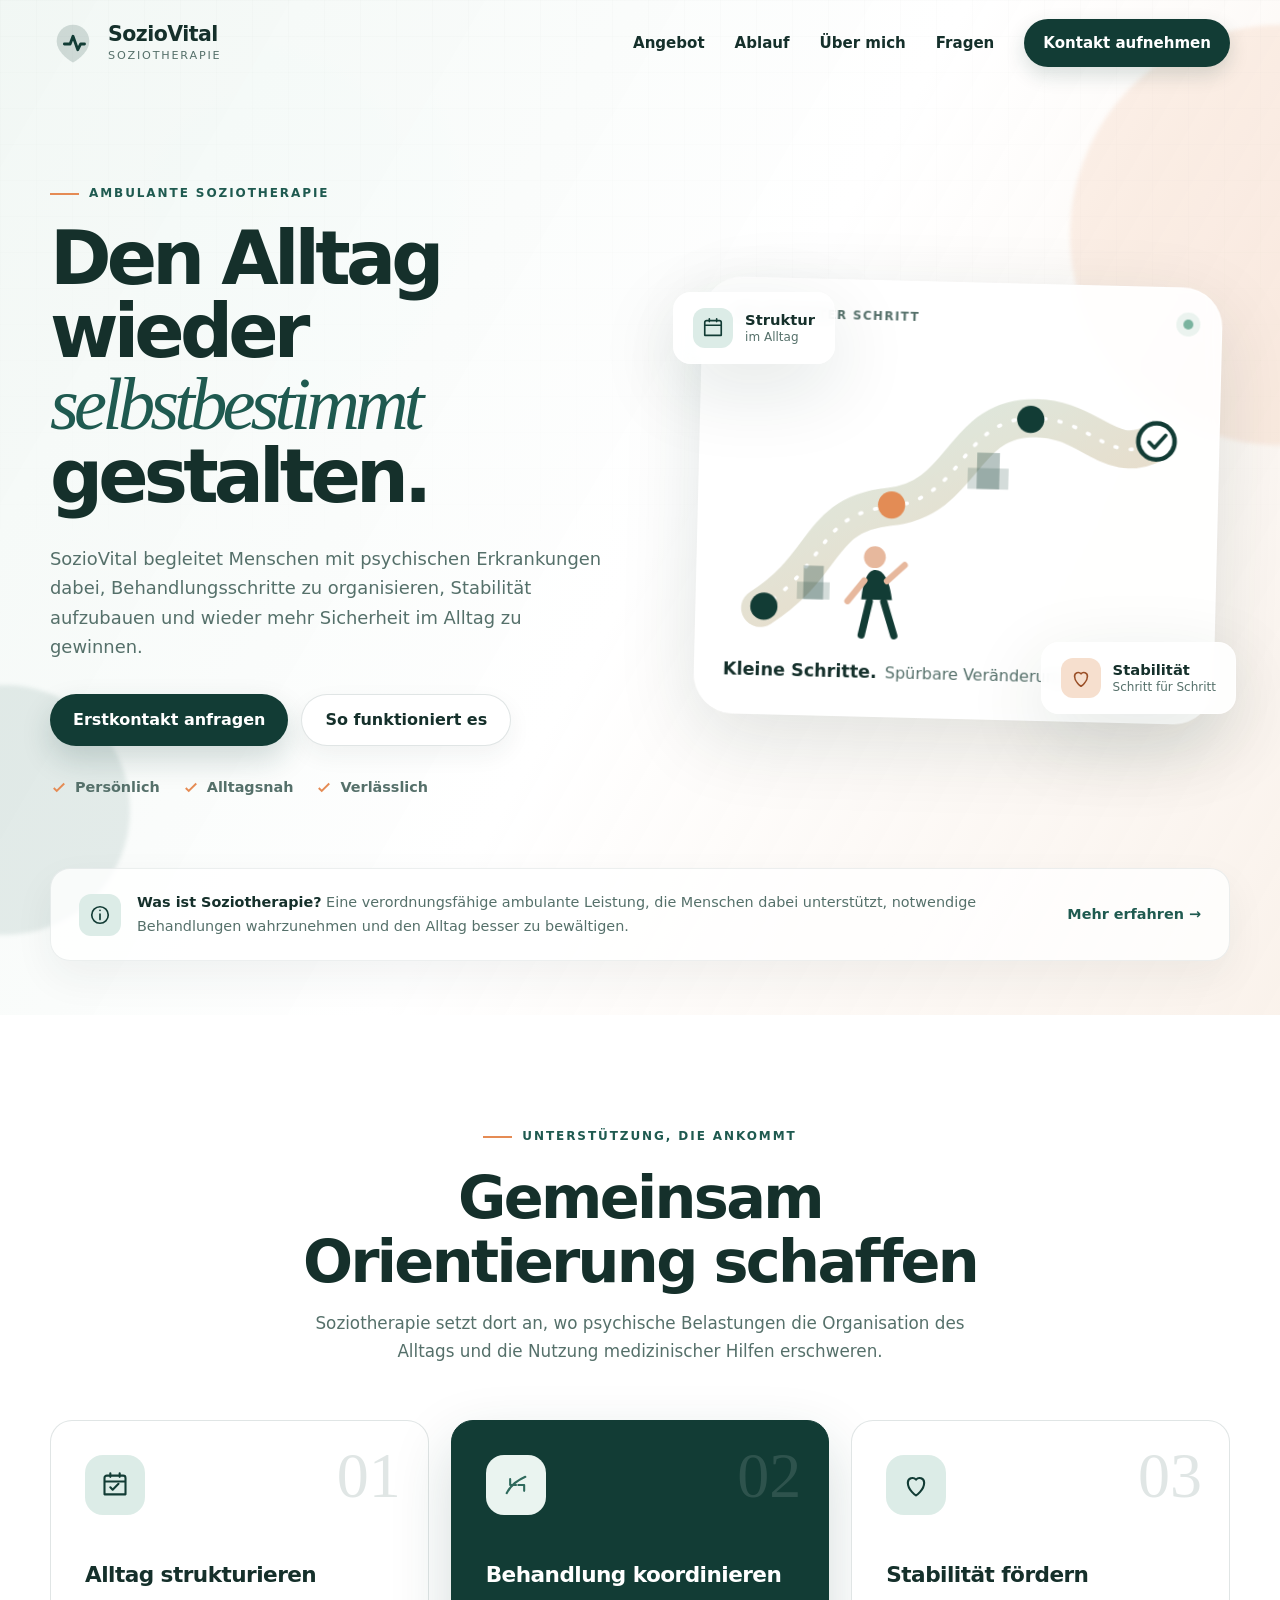
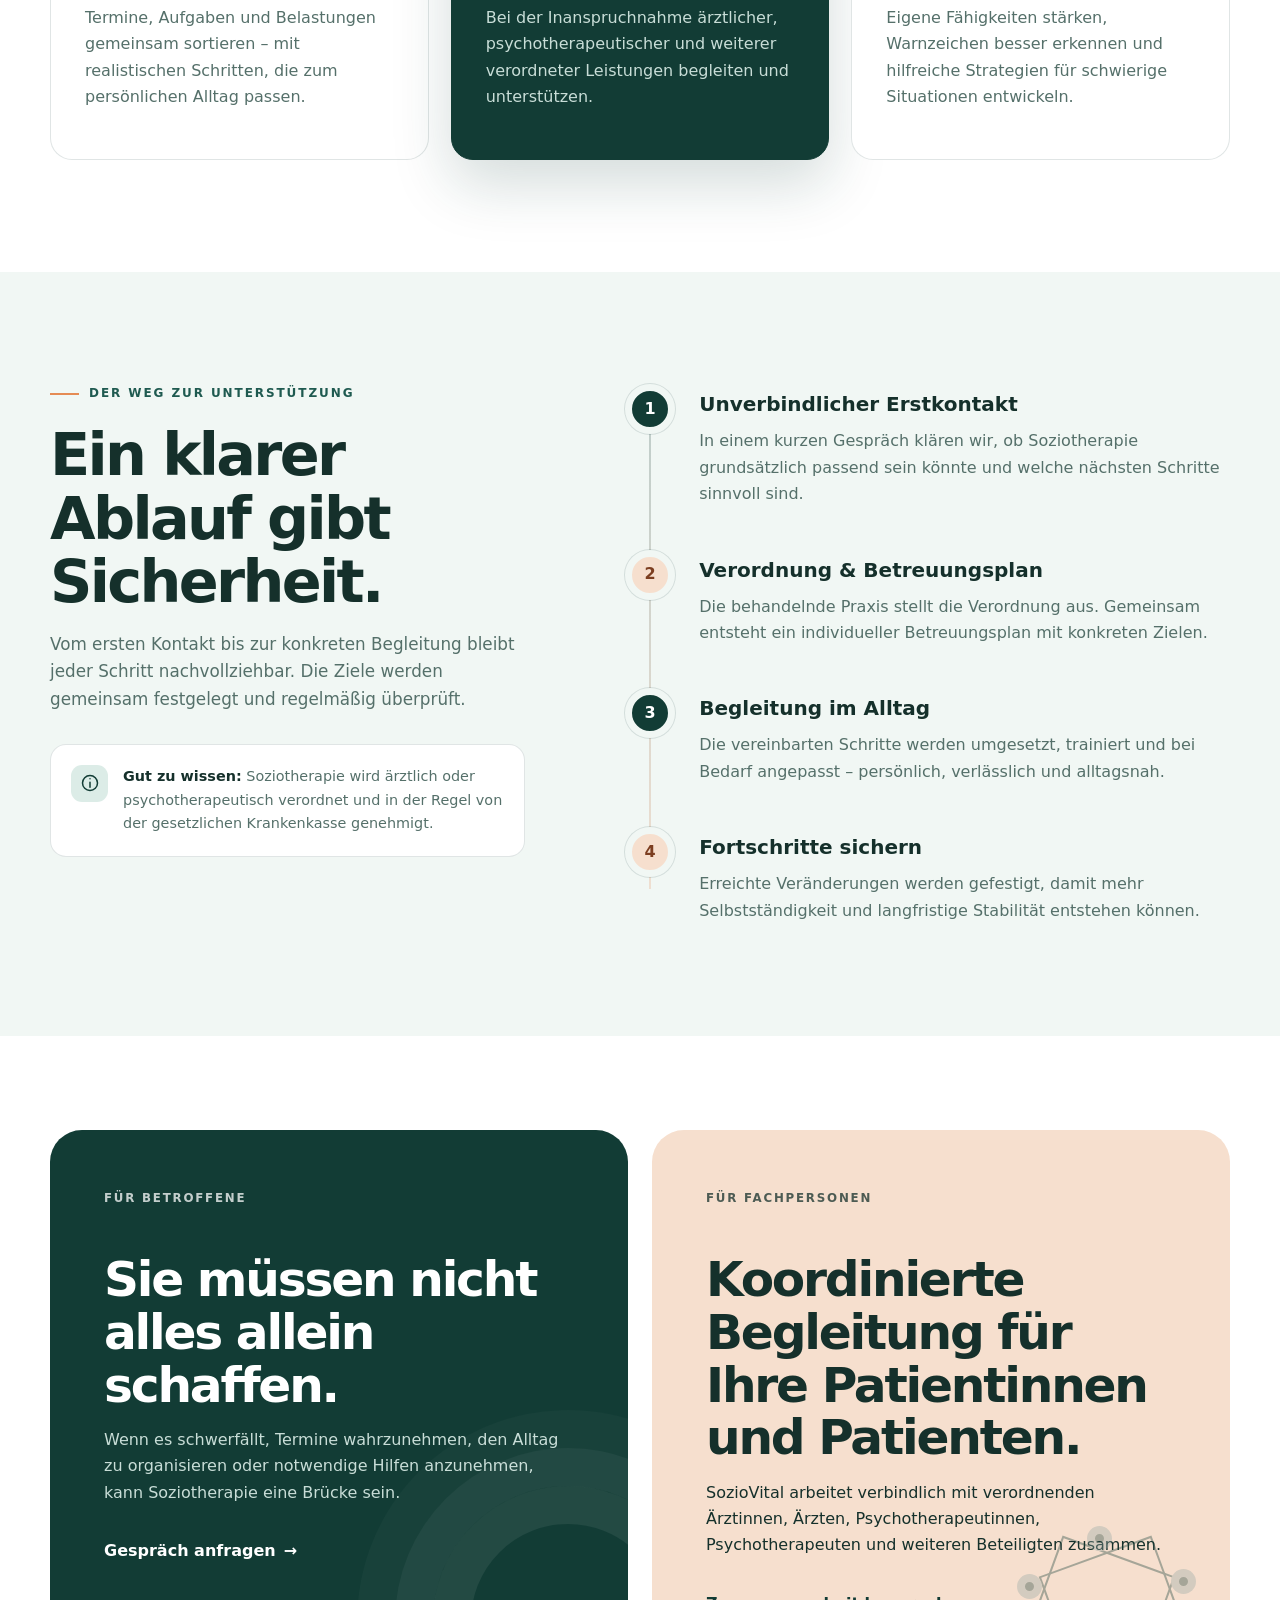
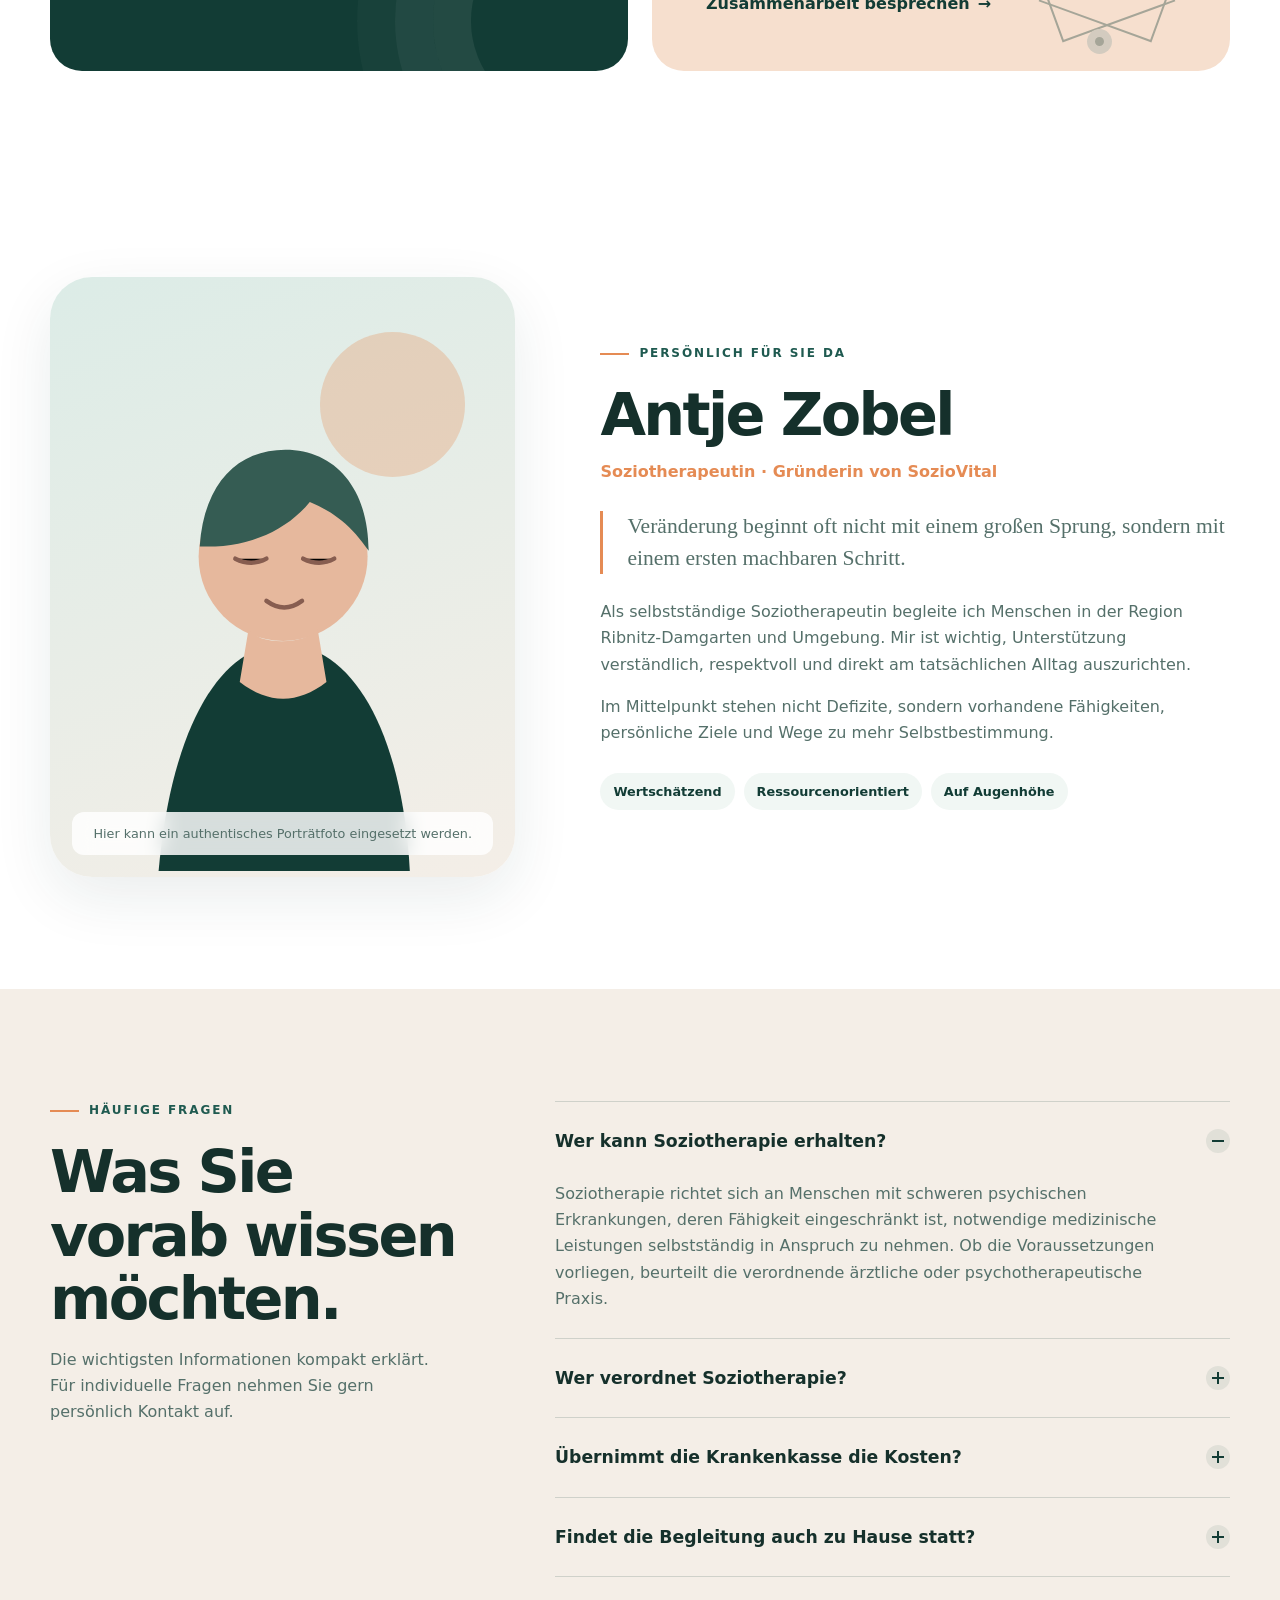
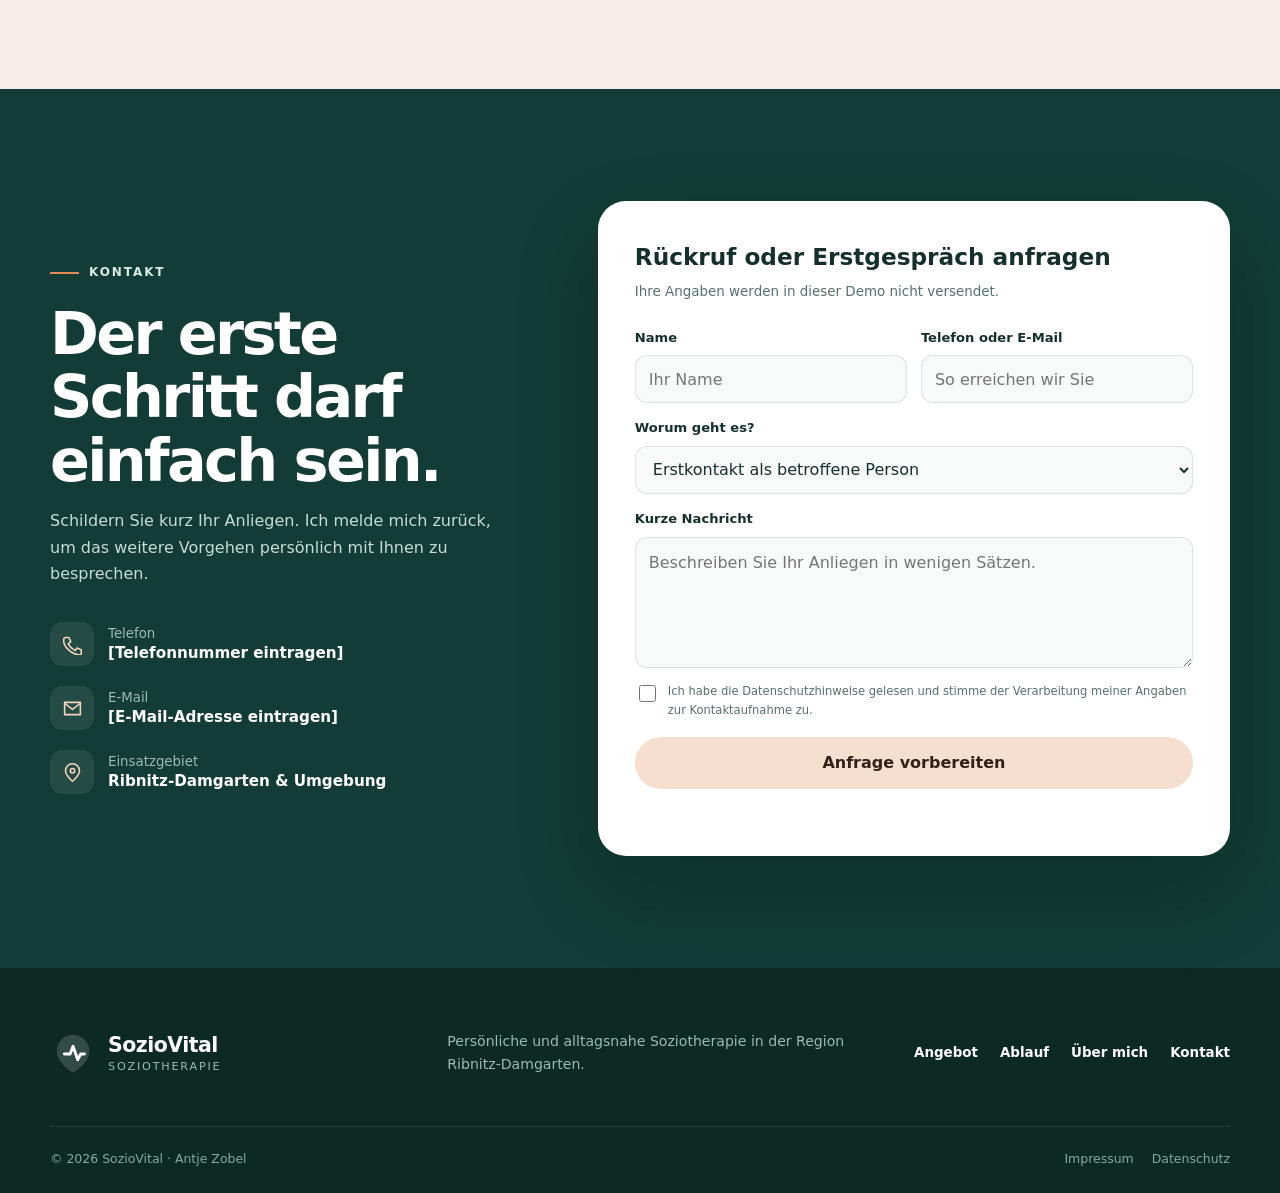
==== index.html @ 26640a77 "Add files via upload" ====
<!doctype html>
<html lang="de">
<head>
  <meta charset="utf-8">
  <meta name="viewport" content="width=device-width, initial-scale=1">
  <meta name="description" content="SozioVital – ambulante Soziotherapie in der Region Ribnitz-Damgarten. Struktur, Begleitung und neue Perspektiven für den Alltag.">
  <meta name="robots" content="index,follow,max-image-preview:large">
  <meta name="theme-color" content="#123c35">
  <link rel="canonical" href="https://www.soziovital.de/">
  <meta property="og:locale" content="de_DE">
  <meta property="og:type" content="website">
  <meta property="og:title" content="SozioVital | Soziotherapie in Ribnitz-Damgarten">
  <meta property="og:description" content="Persönliche und alltagsnahe Soziotherapie in Ribnitz-Damgarten und Umgebung.">
  <meta property="og:url" content="https://www.soziovital.de/">
  <meta property="og:site_name" content="SozioVital">
  <title>SozioVital | Soziotherapie in Ribnitz-Damgarten</title>
  <script>document.documentElement.classList.add('js')</script>
  <link rel="stylesheet" href="styles.css">
  <script defer src="script.js"></script>
</head>
<body>
  <a class="skip-link" href="#main">Zum Inhalt springen</a>

  <header class="site-header" data-header>
    <div class="container header-inner">
      <a class="brand" href="#start" aria-label="SozioVital Startseite">
        <span class="brand-mark" aria-hidden="true">
          <svg viewBox="0 0 48 48" role="img">
            <path d="M24 5C14.6 5 7 12.6 7 22c0 12 13.6 20.5 16.3 22.1.4.2 1 .2 1.4 0C27.4 42.5 41 34 41 22 41 12.6 33.4 5 24 5Z" fill="currentColor" opacity=".16"/>
            <path d="M15 25h6l3-8 5 14 3-6h4" fill="none" stroke="currentColor" stroke-width="3" stroke-linecap="round" stroke-linejoin="round"/>
          </svg>
        </span>
        <span class="brand-copy">
          <strong>SozioVital</strong>
          <small>Soziotherapie</small>
        </span>
      </a>

      <button class="nav-toggle" type="button" aria-expanded="false" aria-controls="main-nav" data-nav-toggle>
        <span class="sr-only">Menü öffnen</span>
        <span></span><span></span><span></span>
      </button>

      <nav id="main-nav" class="main-nav" aria-label="Hauptnavigation" data-nav>
        <a href="#angebot">Angebot</a>
        <a href="#ablauf">Ablauf</a>
        <a href="#ueber-mich">Über mich</a>
        <a href="#fragen">Fragen</a>
        <a class="nav-cta" href="#kontakt">Kontakt aufnehmen</a>
      </nav>
    </div>
  </header>

  <main id="main">
    <section class="hero" id="start">
      <div class="hero-orb hero-orb-one" aria-hidden="true"></div>
      <div class="hero-orb hero-orb-two" aria-hidden="true"></div>
      <div class="container hero-grid">
        <div class="hero-copy reveal">
          <p class="eyebrow"><span></span> Ambulante Soziotherapie</p>
          <h1>Den Alltag wieder<br><em>selbstbestimmt</em> gestalten.</h1>
          <p class="hero-text">SozioVital begleitet Menschen mit psychischen Erkrankungen dabei, Behandlungsschritte zu organisieren, Stabilität aufzubauen und wieder mehr Sicherheit im Alltag zu gewinnen.</p>
          <div class="hero-actions">
            <a class="button button-primary" href="#kontakt">Erstkontakt anfragen</a>
            <a class="button button-secondary" href="#ablauf">So funktioniert es</a>
          </div>
          <ul class="trust-list" aria-label="Vorteile">
            <li>
              <svg viewBox="0 0 24 24" aria-hidden="true"><path d="m5 12 4 4 10-10"/></svg>
              Persönlich
            </li>
            <li>
              <svg viewBox="0 0 24 24" aria-hidden="true"><path d="m5 12 4 4 10-10"/></svg>
              Alltagsnah
            </li>
            <li>
              <svg viewBox="0 0 24 24" aria-hidden="true"><path d="m5 12 4 4 10-10"/></svg>
              Verlässlich
            </li>
          </ul>
        </div>

        <div class="hero-visual reveal" aria-label="Illustration: Schritt für Schritt zu mehr Stabilität">
          <div class="visual-card visual-main">
            <div class="visual-topline">
              <span class="soft-label">Ihr nächster Schritt</span>
              <span class="status-dot" aria-hidden="true"></span>
            </div>
            <div class="path-illustration" aria-hidden="true">
              <svg viewBox="0 0 520 350">
                <defs>
                  <linearGradient id="pathGradient" x1="0" y1="0" x2="1" y2="1">
                    <stop offset="0" stop-color="#d9ece5"/>
                    <stop offset="1" stop-color="#f0d5bd"/>
                  </linearGradient>
                </defs>
                <path d="M45 295C120 245 105 190 185 180s76-95 150-101c70-6 88 54 143 22" fill="none" stroke="url(#pathGradient)" stroke-width="42" stroke-linecap="round"/>
                <path d="M45 295C120 245 105 190 185 180s76-95 150-101c70-6 88 54 143 22" fill="none" stroke="#fff" stroke-width="4" stroke-linecap="round" stroke-dasharray="2 15"/>
                <circle cx="49" cy="293" r="15" fill="#123c35"/>
                <circle cx="187" cy="178" r="15" fill="#e38c55"/>
                <circle cx="338" cy="80" r="15" fill="#123c35"/>
                <circle cx="477" cy="101" r="20" fill="#fff" stroke="#123c35" stroke-width="5"/>
                <path d="m469 102 6 6 12-14" fill="none" stroke="#123c35" stroke-width="4" stroke-linecap="round" stroke-linejoin="round"/>
                <g fill="#123c35">
                  <path d="M85 265h36v19H85z" opacity=".18"/>
                  <path d="M92 247h22v37H92z" opacity=".3"/>
                  <path d="M270 135h45v23h-45z" opacity=".18"/>
                  <path d="M280 118h25v40h-25z" opacity=".3"/>
                </g>
                <g transform="translate(150 218)">
                  <circle cx="20" cy="18" r="12" fill="#e7b89d"/>
                  <path d="M6 65c2-23 7-33 15-33 9 0 16 11 19 33Z" fill="#123c35"/>
                  <path d="M15 67 7 104M31 67l12 37" stroke="#123c35" stroke-width="8" stroke-linecap="round"/>
                  <path d="m9 44-18 23M34 44l19-18" stroke="#e7b89d" stroke-width="7" stroke-linecap="round"/>
                </g>
              </svg>
            </div>
            <div class="visual-caption">
              <strong>Kleine Schritte.</strong>
              <span>Spürbare Veränderung.</span>
            </div>
          </div>
          <div class="visual-card mini-card mini-card-one">
            <span class="mini-icon">
              <svg viewBox="0 0 24 24" aria-hidden="true"><path d="M8 2v3M16 2v3M3.5 9h17M5 4h14a2 2 0 0 1 2 2v14H3V6a2 2 0 0 1 2-2Z"/></svg>
            </span>
            <span><strong>Struktur</strong><small>im Alltag</small></span>
          </div>
          <div class="visual-card mini-card mini-card-two">
            <span class="mini-icon warm">
              <svg viewBox="0 0 24 24" aria-hidden="true"><path d="M12 21s-7-4.7-7-11a4 4 0 0 1 7-2.6A4 4 0 0 1 19 10c0 6.3-7 11-7 11Z"/></svg>
            </span>
            <span><strong>Stabilität</strong><small>Schritt für Schritt</small></span>
          </div>
        </div>
      </div>

      <div class="container hero-info-bar reveal">
        <div>
          <span class="info-icon" aria-hidden="true">
            <svg viewBox="0 0 24 24"><path d="M12 21a9 9 0 1 0 0-18 9 9 0 0 0 0 18Z"/><path d="M12 11v6M12 7h.01"/></svg>
          </span>
          <p><strong>Was ist Soziotherapie?</strong> Eine verordnungsfähige ambulante Leistung, die Menschen dabei unterstützt, notwendige Behandlungen wahrzunehmen und den Alltag besser zu bewältigen.</p>
        </div>
        <a href="#angebot">Mehr erfahren <span aria-hidden="true">→</span></a>
      </div>
    </section>

    <section class="section section-intro" id="angebot">
      <div class="container">
        <div class="section-heading centered reveal">
          <p class="eyebrow"><span></span> Unterstützung, die ankommt</p>
          <h2>Gemeinsam Orientierung schaffen</h2>
          <p>Soziotherapie setzt dort an, wo psychische Belastungen die Organisation des Alltags und die Nutzung medizinischer Hilfen erschweren.</p>
        </div>

        <div class="service-grid">
          <article class="service-card reveal">
            <div class="service-number">01</div>
            <span class="service-icon">
              <svg viewBox="0 0 24 24" aria-hidden="true"><path d="M8 2v3M16 2v3M3.5 9h17M5 4h14a2 2 0 0 1 2 2v14H3V6a2 2 0 0 1 2-2Z"/><path d="m8 14 2 2 5-5"/></svg>
            </span>
            <h3>Alltag strukturieren</h3>
            <p>Termine, Aufgaben und Belastungen gemeinsam sortieren – mit realistischen Schritten, die zum persönlichen Alltag passen.</p>
          </article>
          <article class="service-card featured reveal">
            <div class="service-number">02</div>
            <span class="service-icon">
              <svg viewBox="0 0 24 24" aria-hidden="true"><path d="M4 19c3-6 7-10 16-14"/><path d="M7 7v5h5M14 12h5v5"/></svg>
            </span>
            <h3>Behandlung koordinieren</h3>
            <p>Bei der Inanspruchnahme ärztlicher, psychotherapeutischer und weiterer verordneter Leistungen begleiten und unterstützen.</p>
          </article>
          <article class="service-card reveal">
            <div class="service-number">03</div>
            <span class="service-icon">
              <svg viewBox="0 0 24 24" aria-hidden="true"><path d="M12 21s-7-4.7-7-11a4 4 0 0 1 7-2.6A4 4 0 0 1 19 10c0 6.3-7 11-7 11Z"/></svg>
            </span>
            <h3>Stabilität fördern</h3>
            <p>Eigene Fähigkeiten stärken, Warnzeichen besser erkennen und hilfreiche Strategien für schwierige Situationen entwickeln.</p>
          </article>
        </div>
      </div>
    </section>

    <section class="section muted-section" id="ablauf">
      <div class="container process-grid">
        <div class="process-copy reveal">
          <p class="eyebrow"><span></span> Der Weg zur Unterstützung</p>
          <h2>Ein klarer Ablauf gibt Sicherheit.</h2>
          <p>Vom ersten Kontakt bis zur konkreten Begleitung bleibt jeder Schritt nachvollziehbar. Die Ziele werden gemeinsam festgelegt und regelmäßig überprüft.</p>
          <div class="note-card">
            <span aria-hidden="true">
              <svg viewBox="0 0 24 24"><path d="M12 21a9 9 0 1 0 0-18 9 9 0 0 0 0 18Z"/><path d="M12 11v6M12 7h.01"/></svg>
            </span>
            <p><strong>Gut zu wissen:</strong> Soziotherapie wird ärztlich oder psychotherapeutisch verordnet und in der Regel von der gesetzlichen Krankenkasse genehmigt.</p>
          </div>
        </div>

        <ol class="timeline reveal">
          <li>
            <span class="timeline-marker">1</span>
            <div>
              <h3>Unverbindlicher Erstkontakt</h3>
              <p>In einem kurzen Gespräch klären wir, ob Soziotherapie grundsätzlich passend sein könnte und welche nächsten Schritte sinnvoll sind.</p>
            </div>
          </li>
          <li>
            <span class="timeline-marker">2</span>
            <div>
              <h3>Verordnung & Betreuungsplan</h3>
              <p>Die behandelnde Praxis stellt die Verordnung aus. Gemeinsam entsteht ein individueller Betreuungsplan mit konkreten Zielen.</p>
            </div>
          </li>
          <li>
            <span class="timeline-marker">3</span>
            <div>
              <h3>Begleitung im Alltag</h3>
              <p>Die vereinbarten Schritte werden umgesetzt, trainiert und bei Bedarf angepasst – persönlich, verlässlich und alltagsnah.</p>
            </div>
          </li>
          <li>
            <span class="timeline-marker">4</span>
            <div>
              <h3>Fortschritte sichern</h3>
              <p>Erreichte Veränderungen werden gefestigt, damit mehr Selbstständigkeit und langfristige Stabilität entstehen können.</p>
            </div>
          </li>
        </ol>
      </div>
    </section>

    <section class="section audience-section">
      <div class="container audience-grid">
        <div class="audience-card dark-card reveal">
          <span class="audience-kicker">Für Betroffene</span>
          <h2>Sie müssen nicht alles allein schaffen.</h2>
          <p>Wenn es schwerfällt, Termine wahrzunehmen, den Alltag zu organisieren oder notwendige Hilfen anzunehmen, kann Soziotherapie eine Brücke sein.</p>
          <a class="text-link light" href="#kontakt">Gespräch anfragen <span aria-hidden="true">→</span></a>
          <div class="decorative-rings" aria-hidden="true"></div>
        </div>
        <div class="audience-card light-card reveal">
          <span class="audience-kicker">Für Fachpersonen</span>
          <h2>Koordinierte Begleitung für Ihre Patientinnen und Patienten.</h2>
          <p>SozioVital arbeitet verbindlich mit verordnenden Ärztinnen, Ärzten, Psychotherapeutinnen, Psychotherapeuten und weiteren Beteiligten zusammen.</p>
          <a class="text-link" href="#kontakt">Zusammenarbeit besprechen <span aria-hidden="true">→</span></a>
          <div class="network-graphic" aria-hidden="true">
            <span></span><span></span><span></span><span></span>
          </div>
        </div>
      </div>
    </section>

    <section class="section about-section" id="ueber-mich">
      <div class="container about-grid">
        <div class="portrait-placeholder reveal" role="img" aria-label="Platzhalter für ein Porträtfoto von Antje Zobel">
          <div class="portrait-sun" aria-hidden="true"></div>
          <div class="portrait-shape" aria-hidden="true">
            <svg viewBox="0 0 360 440">
              <circle cx="180" cy="138" r="76" fill="#e6b89d"/>
              <path d="M105 129c4-58 35-87 77-87 45 0 75 35 75 91-15-22-31-35-53-44-22 27-58 42-99 40Z" fill="#355c53"/>
              <path d="M68 421c12-134 58-204 113-204 59 0 106 75 113 204Z" fill="#123c35"/>
              <path d="M149 203c8 15 51 15 62 0l8 48c-26 20-52 20-78 0Z" fill="#e6b89d"/>
              <path d="M137 140c10 5 19 5 28 0M198 140c10 5 19 5 28 0" stroke="#875d50" stroke-width="4" stroke-linecap="round"/>
              <path d="M165 178c11 8 21 8 32 0" fill="none" stroke="#875d50" stroke-width="4" stroke-linecap="round"/>
            </svg>
          </div>
          <p>Hier kann ein authentisches Porträtfoto eingesetzt werden.</p>
        </div>
        <div class="about-copy reveal">
          <p class="eyebrow"><span></span> Persönlich für Sie da</p>
          <h2>Antje Zobel</h2>
          <p class="role">Soziotherapeutin · Gründerin von SozioVital</p>
          <p class="about-claim">Veränderung beginnt oft nicht mit einem großen Sprung, sondern mit einem ersten machbaren Schritt.</p>
          <p>Als selbstständige Soziotherapeutin begleite ich Menschen in der Region Ribnitz-Damgarten und Umgebung. Mir ist wichtig, Unterstützung verständlich, respektvoll und direkt am tatsächlichen Alltag auszurichten.</p>
          <p>Im Mittelpunkt stehen nicht Defizite, sondern vorhandene Fähigkeiten, persönliche Ziele und Wege zu mehr Selbstbestimmung.</p>
          <div class="about-values">
            <span>Wertschätzend</span>
            <span>Ressourcenorientiert</span>
            <span>Auf Augenhöhe</span>
          </div>
        </div>
      </div>
    </section>

    <section class="section faq-section" id="fragen">
      <div class="container faq-grid">
        <div class="faq-intro reveal">
          <p class="eyebrow"><span></span> Häufige Fragen</p>
          <h2>Was Sie vorab wissen möchten.</h2>
          <p>Die wichtigsten Informationen kompakt erklärt. Für individuelle Fragen nehmen Sie gern persönlich Kontakt auf.</p>
        </div>
        <div class="accordion reveal" data-accordion>
          <article class="accordion-item">
            <h3>
              <button type="button" aria-expanded="true">
                Wer kann Soziotherapie erhalten?
                <span aria-hidden="true"></span>
              </button>
            </h3>
            <div class="accordion-panel">
              <p>Soziotherapie richtet sich an Menschen mit schweren psychischen Erkrankungen, deren Fähigkeit eingeschränkt ist, notwendige medizinische Leistungen selbstständig in Anspruch zu nehmen. Ob die Voraussetzungen vorliegen, beurteilt die verordnende ärztliche oder psychotherapeutische Praxis.</p>
            </div>
          </article>
          <article class="accordion-item">
            <h3>
              <button type="button" aria-expanded="false">
                Wer verordnet Soziotherapie?
                <span aria-hidden="true"></span>
              </button>
            </h3>
            <div class="accordion-panel" hidden>
              <p>Die Verordnung kann durch berechtigte Fachärztinnen, Fachärzte, Psychotherapeutinnen oder Psychotherapeuten erfolgen. Die konkreten Voraussetzungen sind in der Soziotherapie-Richtlinie geregelt.</p>
            </div>
          </article>
          <article class="accordion-item">
            <h3>
              <button type="button" aria-expanded="false">
                Übernimmt die Krankenkasse die Kosten?
                <span aria-hidden="true"></span>
              </button>
            </h3>
            <div class="accordion-panel" hidden>
              <p>Bei gesetzlich Versicherten wird die Leistung nach Verordnung und Genehmigung durch die Krankenkasse übernommen. Es können die gesetzlich vorgesehenen Zuzahlungen gelten.</p>
            </div>
          </article>
          <article class="accordion-item">
            <h3>
              <button type="button" aria-expanded="false">
                Findet die Begleitung auch zu Hause statt?
                <span aria-hidden="true"></span>
              </button>
            </h3>
            <div class="accordion-panel" hidden>
              <p>Soziotherapie ist alltagsnah angelegt. Je nach Betreuungsziel können Gespräche und Übungen in der Lebensumgebung oder bei notwendigen Terminen stattfinden. Die konkrete Gestaltung wird individuell vereinbart.</p>
            </div>
          </article>
        </div>
      </div>
    </section>

    <section class="contact-section" id="kontakt">
      <div class="container contact-grid">
        <div class="contact-copy reveal">
          <p class="eyebrow light"><span></span> Kontakt</p>
          <h2>Der erste Schritt darf einfach sein.</h2>
          <p>Schildern Sie kurz Ihr Anliegen. Ich melde mich zurück, um das weitere Vorgehen persönlich mit Ihnen zu besprechen.</p>
          <div class="contact-details">
            <div>
              <span class="contact-icon">
                <svg viewBox="0 0 24 24" aria-hidden="true"><path d="M4 4h4l2 5-3 2c2 4 4 6 8 8l2-3 5 2v4c0 1-1 2-2 2C10 23 1 14 2 6c0-1 1-2 2-2Z"/></svg>
              </span>
              <span><small>Telefon</small><strong>[Telefonnummer eintragen]</strong></span>
            </div>
            <div>
              <span class="contact-icon">
                <svg viewBox="0 0 24 24" aria-hidden="true"><path d="M3 5h18v14H3Z"/><path d="m3 6 9 7 9-7"/></svg>
              </span>
              <span><small>E-Mail</small><strong>[E-Mail-Adresse eintragen]</strong></span>
            </div>
            <div>
              <span class="contact-icon">
                <svg viewBox="0 0 24 24" aria-hidden="true"><path d="M20 10c0 5-8 12-8 12S4 15 4 10a8 8 0 1 1 16 0Z"/><circle cx="12" cy="10" r="2.5"/></svg>
              </span>
              <span><small>Einsatzgebiet</small><strong>Ribnitz-Damgarten & Umgebung</strong></span>
            </div>
          </div>
        </div>

        <form class="contact-form reveal" data-contact-form>
          <div class="form-heading">
            <h3>Rückruf oder Erstgespräch anfragen</h3>
            <p>Ihre Angaben werden in dieser Demo nicht versendet.</p>
          </div>
          <div class="form-row">
            <label>
              <span>Name</span>
              <input type="text" name="name" autocomplete="name" placeholder="Ihr Name" required>
            </label>
            <label>
              <span>Telefon oder E-Mail</span>
              <input type="text" name="contact" placeholder="So erreichen wir Sie" required>
            </label>
          </div>
          <label>
            <span>Worum geht es?</span>
            <select name="topic">
              <option>Erstkontakt als betroffene Person</option>
              <option>Anfrage durch Angehörige</option>
              <option>Fachliche Zusammenarbeit</option>
              <option>Sonstiges Anliegen</option>
            </select>
          </label>
          <label>
            <span>Kurze Nachricht</span>
            <textarea name="message" rows="4" placeholder="Beschreiben Sie Ihr Anliegen in wenigen Sätzen."></textarea>
          </label>
          <label class="consent">
            <input type="checkbox" required>
            <span>Ich habe die Datenschutzhinweise gelesen und stimme der Verarbeitung meiner Angaben zur Kontaktaufnahme zu.</span>
          </label>
          <button class="button button-warm" type="submit">Anfrage vorbereiten</button>
          <p class="form-status" role="status" aria-live="polite" data-form-status></p>
        </form>
      </div>
    </section>
  </main>

  <footer class="site-footer">
    <div class="container footer-top">
      <a class="brand footer-brand" href="#start">
        <span class="brand-mark" aria-hidden="true">
          <svg viewBox="0 0 48 48"><path d="M24 5C14.6 5 7 12.6 7 22c0 12 13.6 20.5 16.3 22.1.4.2 1 .2 1.4 0C27.4 42.5 41 34 41 22 41 12.6 33.4 5 24 5Z" fill="currentColor" opacity=".16"/><path d="M15 25h6l3-8 5 14 3-6h4" fill="none" stroke="currentColor" stroke-width="3" stroke-linecap="round" stroke-linejoin="round"/></svg>
        </span>
        <span class="brand-copy"><strong>SozioVital</strong><small>Soziotherapie</small></span>
      </a>
      <p>Persönliche und alltagsnahe Soziotherapie in der Region Ribnitz-Damgarten.</p>
      <nav aria-label="Fußnavigation">
        <a href="#angebot">Angebot</a>
        <a href="#ablauf">Ablauf</a>
        <a href="#ueber-mich">Über mich</a>
        <a href="#kontakt">Kontakt</a>
      </nav>
    </div>
    <div class="container footer-bottom">
      <p>© <span data-year></span> SozioVital · Antje Zobel</p>
      <div>
        <a href="impressum.html">Impressum</a>
        <a href="datenschutz.html">Datenschutz</a>
      </div>
    </div>
  </footer>

  <div class="demo-notice" data-demo-notice hidden>
    <div>
      <strong>Demo-Funktion</strong>
      <p>Für den echten Versand muss das Formular mit einem E-Mail-Dienst oder dem Webserver verbunden werden.</p>
      <button type="button" data-close-notice>Verstanden</button>
    </div>
  </div>
</body>
</html>
---- styles.css ----
:root {
  --ink: #15302b;
  --muted-ink: #55706a;
  --green: #123c35;
  --green-2: #1f5a50;
  --mint: #dcece7;
  --mint-light: #f1f7f4;
  --warm: #e58b54;
  --warm-light: #f6dfce;
  --sand: #f4eee7;
  --white: #fff;
  --line: rgba(18, 60, 53, .13);
  --shadow: 0 24px 80px rgba(19, 48, 43, .12);
  --radius-lg: 32px;
  --radius-md: 22px;
  --radius-sm: 14px;
  --container: 1180px;
}

* { box-sizing: border-box; }
html { scroll-behavior: smooth; }
body {
  margin: 0;
  color: var(--ink);
  background: var(--white);
  font-family: Inter, ui-sans-serif, system-ui, -apple-system, BlinkMacSystemFont, "Segoe UI", sans-serif;
  line-height: 1.65;
  -webkit-font-smoothing: antialiased;
}
img, svg { display: block; max-width: 100%; }
a { color: inherit; text-decoration: none; }
button, input, select, textarea { font: inherit; }
button { cursor: pointer; }

.sr-only {
  position: absolute;
  width: 1px;
  height: 1px;
  padding: 0;
  margin: -1px;
  overflow: hidden;
  clip: rect(0, 0, 0, 0);
  white-space: nowrap;
  border: 0;
}
.skip-link {
  position: fixed;
  left: 16px;
  top: -60px;
  z-index: 9999;
  padding: 12px 18px;
  border-radius: 10px;
  background: var(--green);
  color: white;
  transition: top .2s;
}
.skip-link:focus { top: 16px; }
.container { width: min(calc(100% - 40px), var(--container)); margin-inline: auto; }
.section { padding: 112px 0; }

.site-header {
  position: fixed;
  inset: 0 0 auto 0;
  z-index: 1000;
  border-bottom: 1px solid transparent;
  transition: background .25s ease, border-color .25s ease, box-shadow .25s ease;
}
.site-header.scrolled {
  background: rgba(255, 255, 255, .92);
  border-color: var(--line);
  box-shadow: 0 12px 35px rgba(25, 50, 45, .06);
  backdrop-filter: blur(14px);
}
.header-inner { min-height: 86px; display: flex; align-items: center; justify-content: space-between; gap: 32px; }
.brand { display: inline-flex; align-items: center; gap: 12px; }
.brand-mark { width: 46px; height: 46px; display: grid; place-items: center; color: var(--green); }
.brand-copy { display: flex; flex-direction: column; line-height: 1.02; }
.brand-copy strong { font-size: 1.28rem; letter-spacing: -.025em; }
.brand-copy small { margin-top: 5px; color: var(--muted-ink); font-size: .7rem; letter-spacing: .16em; text-transform: uppercase; }
.main-nav { display: flex; align-items: center; gap: 30px; font-size: .94rem; font-weight: 650; }
.main-nav > a:not(.nav-cta) { position: relative; }
.main-nav > a:not(.nav-cta)::after { content: ""; position: absolute; left: 0; bottom: -8px; width: 0; height: 2px; background: var(--warm); transition: width .2s; }
.main-nav > a:not(.nav-cta):hover::after { width: 100%; }
.nav-cta { padding: 12px 19px; color: white; background: var(--green); border-radius: 999px; box-shadow: 0 8px 20px rgba(18, 60, 53, .16); }
.nav-toggle { display: none; background: none; border: 0; padding: 8px; }
.nav-toggle span:not(.sr-only) { display: block; width: 26px; height: 2px; background: var(--green); margin: 5px 0; transition: transform .2s, opacity .2s; }

.hero {
  position: relative;
  overflow: hidden;
  padding: 154px 0 54px;
  background:
    linear-gradient(120deg, rgba(241,247,244,.98), rgba(255,255,255,.96) 52%, rgba(249,240,232,.86)),
    radial-gradient(circle at 20% 20%, rgba(220,236,231,.8), transparent 35%);
}
.hero::before { content: ""; position: absolute; inset: 0; opacity: .34; background-image: linear-gradient(rgba(18,60,53,.035) 1px, transparent 1px), linear-gradient(90deg, rgba(18,60,53,.035) 1px, transparent 1px); background-size: 36px 36px; mask-image: linear-gradient(to bottom, black, transparent 72%); }
.hero-orb { position: absolute; border-radius: 50%; filter: blur(2px); pointer-events: none; }
.hero-orb-one { width: 420px; height: 420px; right: -210px; top: 25px; background: rgba(230, 139, 84, .12); }
.hero-orb-two { width: 250px; height: 250px; left: -120px; bottom: 80px; background: rgba(30, 92, 80, .1); }
.hero-grid { position: relative; display: grid; grid-template-columns: 1.02fr .98fr; gap: 68px; align-items: center; }
.hero-copy { padding: 30px 0 48px; }
.eyebrow { margin: 0 0 19px; display: flex; align-items: center; gap: 10px; color: var(--green-2); font-size: .75rem; font-weight: 800; letter-spacing: .16em; text-transform: uppercase; }
.eyebrow > span { width: 29px; height: 2px; background: var(--warm); }
.eyebrow.light { color: #d8ebe5; }
.hero h1 { max-width: 760px; margin: 0; font-size: clamp(3rem, 5.8vw, 5.35rem); line-height: .98; letter-spacing: -.065em; font-weight: 760; }
.hero h1 em { color: var(--green-2); font-family: Georgia, "Times New Roman", serif; font-weight: 400; }
.hero-text { max-width: 630px; margin: 30px 0 32px; color: var(--muted-ink); font-size: 1.12rem; }
.hero-actions { display: flex; flex-wrap: wrap; gap: 13px; }
.button { display: inline-flex; align-items: center; justify-content: center; min-height: 52px; padding: 0 23px; border: 0; border-radius: 999px; font-weight: 750; transition: transform .2s ease, box-shadow .2s ease, background .2s ease; }
.button:hover { transform: translateY(-2px); }
.button-primary { color: white; background: var(--green); box-shadow: 0 14px 30px rgba(18,60,53,.18); }
.button-primary:hover { background: var(--green-2); }
.button-secondary { background: white; border: 1px solid var(--line); box-shadow: 0 9px 25px rgba(26, 57, 51, .06); }
.button-warm { width: 100%; color: #352017; background: var(--warm-light); }
.button-warm:hover { background: #f3cbae; }
.trust-list { display: flex; flex-wrap: wrap; gap: 22px; list-style: none; padding: 0; margin: 30px 0 0; color: var(--muted-ink); font-size: .9rem; font-weight: 650; }
.trust-list li { display: flex; align-items: center; gap: 7px; }
.trust-list svg { width: 18px; height: 18px; fill: none; stroke: var(--warm); stroke-width: 2.5; }

.hero-visual { position: relative; min-height: 610px; display: grid; place-items: center; }
.visual-card { background: rgba(255,255,255,.9); border: 1px solid rgba(255,255,255,.75); box-shadow: var(--shadow); backdrop-filter: blur(8px); }
.visual-main { width: min(100%, 520px); padding: 26px 28px 29px; border-radius: 40px; transform: rotate(1.4deg); }
.visual-topline { display: flex; justify-content: space-between; align-items: center; }
.soft-label { color: var(--muted-ink); font-size: .74rem; font-weight: 800; letter-spacing: .12em; text-transform: uppercase; }
.status-dot { width: 10px; height: 10px; border-radius: 50%; background: #7ab49f; box-shadow: 0 0 0 7px rgba(122,180,159,.15); }
.path-illustration { margin: 16px -5px 0; }
.visual-caption { display: flex; align-items: baseline; gap: 8px; margin-top: -2px; }
.visual-caption strong { font-size: 1.1rem; }
.visual-caption span { color: var(--muted-ink); }
.mini-card { position: absolute; display: flex; align-items: center; gap: 12px; padding: 15px 19px; border-radius: 18px; }
.mini-card-one { left: -12px; top: 96px; }
.mini-card-two { right: -6px; bottom: 92px; }
.mini-icon { width: 40px; height: 40px; display: grid; place-items: center; border-radius: 12px; color: var(--green); background: var(--mint); }
.mini-icon.warm { color: #9a4f27; background: var(--warm-light); }
.mini-icon svg { width: 22px; fill: none; stroke: currentColor; stroke-width: 1.8; stroke-linecap: round; stroke-linejoin: round; }
.mini-card span:last-child { display: flex; flex-direction: column; line-height: 1.25; }
.mini-card strong { font-size: .92rem; }
.mini-card small { color: var(--muted-ink); font-size: .75rem; }

.hero-info-bar { position: relative; margin-top: 20px; padding: 22px 28px; display: flex; align-items: center; justify-content: space-between; gap: 30px; border: 1px solid rgba(18,60,53,.08); border-radius: 20px; background: rgba(255,255,255,.78); box-shadow: 0 16px 40px rgba(28, 58, 52, .06); }
.hero-info-bar > div { display: flex; align-items: center; gap: 16px; }
.hero-info-bar p { margin: 0; color: var(--muted-ink); font-size: .9rem; }
.hero-info-bar strong { color: var(--ink); }
.hero-info-bar > a { flex: 0 0 auto; color: var(--green-2); font-weight: 750; font-size: .9rem; }
.info-icon { flex: 0 0 auto; width: 42px; height: 42px; display: grid; place-items: center; color: var(--green); background: var(--mint); border-radius: 12px; }
.info-icon svg { width: 22px; fill: none; stroke: currentColor; stroke-width: 1.8; stroke-linecap: round; }

.section-heading { max-width: 690px; margin-bottom: 55px; }
.section-heading.centered { text-align: center; margin-inline: auto; }
.section-heading.centered .eyebrow { justify-content: center; }
h2 { margin: 0; font-size: clamp(2.3rem, 4.6vw, 4rem); line-height: 1.08; letter-spacing: -.045em; }
.section-heading > p:last-child { color: var(--muted-ink); font-size: 1.05rem; }
.service-grid { display: grid; grid-template-columns: repeat(3, 1fr); gap: 22px; }
.service-card { position: relative; min-height: 340px; padding: 34px; border: 1px solid var(--line); border-radius: var(--radius-md); background: white; overflow: hidden; transition: transform .25s ease, box-shadow .25s ease, border-color .25s ease; }
.service-card:hover { transform: translateY(-7px); border-color: rgba(18,60,53,.25); box-shadow: 0 22px 55px rgba(18,60,53,.09); }
.service-card.featured { background: var(--green); color: white; border-color: var(--green); box-shadow: 0 24px 60px rgba(18,60,53,.18); }
.service-card.featured p { color: #c8ddd7; }
.service-number { position: absolute; right: 27px; top: 23px; color: rgba(18,60,53,.13); font-family: Georgia, serif; font-size: 4rem; line-height: 1; }
.featured .service-number { color: rgba(255,255,255,.12); }
.service-icon { width: 60px; height: 60px; display: grid; place-items: center; margin-bottom: 42px; border-radius: 18px; color: var(--green); background: var(--mint); }
.featured .service-icon { color: #2f6a5d; background: #eaf4f0; }
.service-icon svg { width: 28px; fill: none; stroke: currentColor; stroke-width: 1.8; stroke-linecap: round; stroke-linejoin: round; }
.service-card h3 { margin: 0 0 12px; font-size: 1.35rem; letter-spacing: -.025em; }
.service-card p { margin: 0; color: var(--muted-ink); }

.muted-section { background: var(--mint-light); }
.process-grid { display: grid; grid-template-columns: .88fr 1.12fr; gap: 100px; align-items: start; }
.process-copy { position: sticky; top: 130px; }
.process-copy > p:not(.eyebrow) { color: var(--muted-ink); font-size: 1.05rem; }
.note-card { display: flex; gap: 15px; margin-top: 30px; padding: 20px; background: white; border: 1px solid var(--line); border-radius: 16px; }
.note-card > span { flex: 0 0 auto; width: 37px; height: 37px; display: grid; place-items: center; color: var(--green); background: var(--mint); border-radius: 11px; }
.note-card svg { width: 20px; fill: none; stroke: currentColor; stroke-width: 1.8; stroke-linecap: round; }
.note-card p { margin: 0; color: var(--muted-ink); font-size: .9rem; }
.note-card strong { color: var(--ink); }
.timeline { position: relative; list-style: none; padding: 0; margin: 0; }
.timeline::before { content: ""; position: absolute; left: 24px; top: 35px; bottom: 35px; width: 2px; background: linear-gradient(var(--green), var(--warm)); opacity: .22; }
.timeline li { position: relative; display: grid; grid-template-columns: 50px 1fr; gap: 24px; padding-bottom: 42px; }
.timeline li:last-child { padding-bottom: 0; }
.timeline-marker { position: relative; z-index: 1; width: 50px; height: 50px; display: grid; place-items: center; color: white; background: var(--green); border: 7px solid var(--mint-light); border-radius: 50%; font-weight: 800; box-shadow: 0 0 0 1px rgba(18,60,53,.13); }
.timeline li:nth-child(even) .timeline-marker { color: #7c3e20; background: var(--warm-light); }
.timeline h3 { margin: 4px 0 7px; font-size: 1.25rem; }
.timeline p { margin: 0; color: var(--muted-ink); }

.audience-section { padding-top: 94px; padding-bottom: 94px; }
.audience-grid { display: grid; grid-template-columns: 1fr 1fr; gap: 24px; }
.audience-card { position: relative; min-height: 430px; padding: 54px; border-radius: var(--radius-lg); overflow: hidden; }
.dark-card { color: white; background: var(--green); }
.dark-card p { color: #c8ddd7; }
.light-card { background: var(--warm-light); }
.audience-kicker { display: inline-block; margin-bottom: 45px; font-size: .74rem; font-weight: 800; text-transform: uppercase; letter-spacing: .15em; opacity: .75; }
.audience-card h2 { max-width: 570px; font-size: clamp(2.1rem, 3.8vw, 3.4rem); }
.audience-card p { max-width: 560px; }
.text-link { position: relative; z-index: 2; display: inline-flex; align-items: center; gap: 8px; margin-top: 16px; color: var(--green); font-weight: 800; }
.text-link.light { color: white; }
.decorative-rings { position: absolute; width: 270px; height: 270px; right: -75px; bottom: -85px; border: 38px solid rgba(255,255,255,.07); border-radius: 50%; box-shadow: 0 0 0 38px rgba(255,255,255,.045), 0 0 0 76px rgba(255,255,255,.025); }
.network-graphic { position: absolute; right: 28px; bottom: 17px; width: 190px; height: 130px; opacity: .35; }
.network-graphic::before, .network-graphic::after { content: ""; position: absolute; inset: 30px 35px; border: 2px solid var(--green); transform: rotate(20deg); }
.network-graphic::after { transform: rotate(-20deg); }
.network-graphic span { position: absolute; width: 25px; height: 25px; background: var(--green); border: 8px solid rgba(255,255,255,.55); border-radius: 50%; z-index: 1; }
.network-graphic span:nth-child(1) { left: 5px; top: 50px; }
.network-graphic span:nth-child(2) { left: 75px; top: 2px; }
.network-graphic span:nth-child(3) { right: 6px; top: 45px; }
.network-graphic span:nth-child(4) { left: 75px; bottom: 0; }

.about-section { background: #fff; }
.about-grid { display: grid; grid-template-columns: .85fr 1.15fr; gap: 85px; align-items: center; }
.portrait-placeholder { position: relative; min-height: 600px; display: flex; align-items: flex-end; justify-content: center; border-radius: 42px; background: linear-gradient(160deg, var(--mint), #f4eee7); overflow: hidden; box-shadow: 0 20px 60px rgba(18,60,53,.09); }
.portrait-sun { position: absolute; top: 55px; right: 50px; width: 145px; height: 145px; border-radius: 50%; background: rgba(229,139,84,.3); }
.portrait-shape { position: relative; z-index: 1; width: 86%; margin-bottom: -15px; }
.portrait-placeholder > p { position: absolute; z-index: 2; left: 22px; right: 22px; bottom: 22px; margin: 0; padding: 11px 14px; color: var(--muted-ink); background: rgba(255,255,255,.83); border-radius: 12px; text-align: center; font-size: .8rem; backdrop-filter: blur(10px); }
.about-copy .role { margin: 12px 0 26px; color: var(--warm); font-weight: 750; }
.about-copy .about-claim { margin: 0 0 25px; padding-left: 24px; border-left: 3px solid var(--warm); font-family: Georgia, serif; font-size: 1.35rem; line-height: 1.45; color: var(--green-2); }
.about-copy > p:not(.eyebrow):not(.role) { color: var(--muted-ink); }
.about-values { display: flex; flex-wrap: wrap; gap: 9px; margin-top: 26px; }
.about-values span { padding: 8px 13px; border-radius: 999px; color: var(--green); background: var(--mint-light); font-size: .8rem; font-weight: 750; }

.faq-section { background: var(--sand); }
.faq-grid { display: grid; grid-template-columns: .75fr 1.25fr; gap: 100px; align-items: start; }
.faq-intro { position: sticky; top: 130px; }
.faq-intro > p:last-child { color: var(--muted-ink); }
.accordion { border-top: 1px solid rgba(18,60,53,.16); }
.accordion-item { border-bottom: 1px solid rgba(18,60,53,.16); }
.accordion-item h3 { margin: 0; }
.accordion-item button { width: 100%; display: flex; align-items: center; justify-content: space-between; gap: 20px; padding: 25px 0; border: 0; background: none; color: var(--ink); text-align: left; font-weight: 780; font-size: 1.08rem; }
.accordion-item button > span { position: relative; width: 24px; height: 24px; flex: 0 0 auto; border-radius: 50%; background: rgba(18,60,53,.08); }
.accordion-item button > span::before, .accordion-item button > span::after { content: ""; position: absolute; left: 6px; right: 6px; top: 11px; height: 2px; background: var(--green); }
.accordion-item button > span::after { transform: rotate(90deg); transition: transform .2s; }
.accordion-item button[aria-expanded="true"] > span::after { transform: rotate(0); }
.accordion-panel { padding: 0 48px 25px 0; }
.accordion-panel p { margin: 0; color: var(--muted-ink); }

.contact-section { padding: 112px 0; color: white; background: var(--green); }
.contact-grid { display: grid; grid-template-columns: .84fr 1.16fr; gap: 90px; align-items: center; }
.contact-copy > p:not(.eyebrow) { max-width: 550px; color: #c7ddd7; }
.contact-details { display: grid; gap: 20px; margin-top: 35px; }
.contact-details > div { display: flex; align-items: center; gap: 14px; }
.contact-icon { width: 44px; height: 44px; display: grid; place-items: center; border-radius: 13px; color: #f5d4bf; background: rgba(255,255,255,.08); }
.contact-icon svg { width: 21px; fill: none; stroke: currentColor; stroke-width: 1.8; stroke-linecap: round; stroke-linejoin: round; }
.contact-details div > span:last-child { display: flex; flex-direction: column; line-height: 1.35; }
.contact-details small { color: #9dbbb3; }
.contact-details strong { font-size: .95rem; }
.contact-form { padding: 37px; border-radius: 28px; background: white; color: var(--ink); box-shadow: 0 35px 85px rgba(0,0,0,.2); }
.form-heading { margin-bottom: 23px; }
.form-heading h3 { margin: 0 0 5px; font-size: 1.45rem; }
.form-heading p { margin: 0; color: var(--muted-ink); font-size: .84rem; }
.form-row { display: grid; grid-template-columns: 1fr 1fr; gap: 14px; }
.contact-form label:not(.consent) { display: grid; gap: 7px; margin-bottom: 14px; }
.contact-form label > span { font-size: .82rem; font-weight: 750; }
.contact-form input, .contact-form select, .contact-form textarea { width: 100%; border: 1px solid var(--line); border-radius: 12px; background: #f8faf9; color: var(--ink); outline: none; }
.contact-form input, .contact-form select { height: 48px; padding: 0 13px; }
.contact-form textarea { padding: 12px 13px; resize: vertical; }
.contact-form input:focus, .contact-form select:focus, .contact-form textarea:focus { border-color: var(--green-2); box-shadow: 0 0 0 3px rgba(31,90,80,.1); }
.consent { display: grid; grid-template-columns: auto 1fr; align-items: start; gap: 9px; margin: 5px 0 17px; color: var(--muted-ink); }
.consent input { width: 17px; height: 17px; margin-top: 3px; accent-color: var(--green); }
.consent span { font-size: .72rem !important; font-weight: 500 !important; }
.form-status { min-height: 20px; margin: 10px 0 0; color: var(--green-2); font-size: .82rem; text-align: center; }

.site-footer { padding: 48px 0 24px; background: #0c2924; color: white; }
.footer-top { display: grid; grid-template-columns: 1fr 1.2fr auto; align-items: center; gap: 50px; padding-bottom: 35px; border-bottom: 1px solid rgba(255,255,255,.1); }
.footer-brand .brand-mark { color: white; }
.footer-brand .brand-copy small { color: #9dbbb3; }
.footer-top > p { color: #9dbbb3; font-size: .88rem; }
.footer-top nav { display: flex; gap: 22px; font-size: .84rem; font-weight: 700; }
.footer-bottom { display: flex; align-items: center; justify-content: space-between; gap: 30px; padding-top: 22px; color: #88a9a1; font-size: .78rem; }
.footer-bottom p { margin: 0; }
.footer-bottom div { display: flex; gap: 18px; }

.legal-page { min-height: 100vh; padding: 150px 0 90px; background: var(--mint-light); }
.legal-card { max-width: 850px; padding: 45px; background: white; border-radius: 24px; box-shadow: var(--shadow); }
.legal-card h1 { margin-top: 0; font-size: 2.6rem; }
.legal-card h2 { margin-top: 35px; font-size: 1.5rem; }
.placeholder { padding: 14px 16px; border: 1px dashed var(--warm); border-radius: 12px; background: #fff8f2; color: #805033; }
.back-link { display: inline-flex; margin-top: 25px; color: var(--green-2); font-weight: 800; }

.demo-notice { position: fixed; inset: 0; z-index: 2000; display: grid; place-items: center; padding: 20px; background: rgba(4,18,16,.64); backdrop-filter: blur(5px); }
.demo-notice[hidden] { display: none; }
.demo-notice > div { max-width: 430px; padding: 30px; border-radius: 20px; background: white; box-shadow: var(--shadow); }
.demo-notice strong { font-size: 1.2rem; }
.demo-notice p { color: var(--muted-ink); }
.demo-notice button { border: 0; border-radius: 999px; padding: 10px 17px; color: white; background: var(--green); font-weight: 750; }

.reveal { opacity: 1; transform: none; }
.js .reveal { opacity: 0; transform: translateY(18px); transition: opacity .65s ease, transform .65s ease; }
.js .reveal.visible { opacity: 1; transform: none; }

@media (max-width: 980px) {
  .section { padding: 86px 0; }
  .nav-toggle { display: block; z-index: 2; }
  .main-nav { position: absolute; top: 74px; left: 20px; right: 20px; display: none; flex-direction: column; align-items: stretch; gap: 4px; padding: 16px; border: 1px solid var(--line); border-radius: 18px; background: rgba(255,255,255,.98); box-shadow: var(--shadow); }
  .main-nav.open { display: flex; }
  .main-nav a { padding: 10px 12px; }
  .nav-cta { text-align: center; margin-top: 4px; }
  .hero-grid, .process-grid, .about-grid, .faq-grid, .contact-grid { grid-template-columns: 1fr; gap: 60px; }
  .hero-copy { padding-bottom: 0; }
  .hero-visual { min-height: 560px; }
  .process-copy, .faq-intro { position: static; }
  .service-grid { grid-template-columns: 1fr 1fr; }
  .service-card:last-child { grid-column: 1 / -1; }
  .audience-grid { grid-template-columns: 1fr; }
  .about-grid { grid-template-columns: .9fr 1.1fr; gap: 45px; }
  .portrait-placeholder { min-height: 520px; }
  .contact-grid { grid-template-columns: 1fr; }
  .footer-top { grid-template-columns: 1fr; gap: 20px; }
}

@media (max-width: 700px) {
  .container { width: min(calc(100% - 28px), var(--container)); }
  .header-inner { min-height: 72px; }
  .brand-mark { width: 40px; height: 40px; }
  .brand-copy strong { font-size: 1.1rem; }
  .hero { padding-top: 118px; }
  .hero h1 { font-size: clamp(2.7rem, 14vw, 4.2rem); }
  .hero-text { font-size: 1rem; }
  .button { width: 100%; }
  .trust-list { gap: 12px 18px; }
  .hero-visual { min-height: 460px; margin-top: -15px; }
  .visual-main { padding: 20px; border-radius: 28px; }
  .mini-card { padding: 11px 13px; }
  .mini-card-one { left: -2px; top: 42px; }
  .mini-card-two { right: -2px; bottom: 38px; }
  .mini-icon { width: 34px; height: 34px; }
  .hero-info-bar { align-items: flex-start; flex-direction: column; padding: 20px; }
  .hero-info-bar > div { align-items: flex-start; }
  .service-grid { grid-template-columns: 1fr; }
  .service-card:last-child { grid-column: auto; }
  .service-card { min-height: auto; }
  .process-grid { gap: 45px; }
  .audience-card { min-height: 400px; padding: 34px 28px; }
  .about-grid { grid-template-columns: 1fr; }
  .portrait-placeholder { min-height: 500px; }
  .faq-grid { gap: 42px; }
  .contact-form { padding: 25px 19px; }
  .form-row { grid-template-columns: 1fr; gap: 0; }
  .footer-top nav { flex-wrap: wrap; }
  .footer-bottom { align-items: flex-start; flex-direction: column; }
  .legal-card { padding: 28px 20px; }
}

@media (prefers-reduced-motion: reduce) {
  *, *::before, *::after { scroll-behavior: auto !important; animation-duration: .001ms !important; transition-duration: .001ms !important; }
  .reveal { opacity: 1; transform: none; }
}
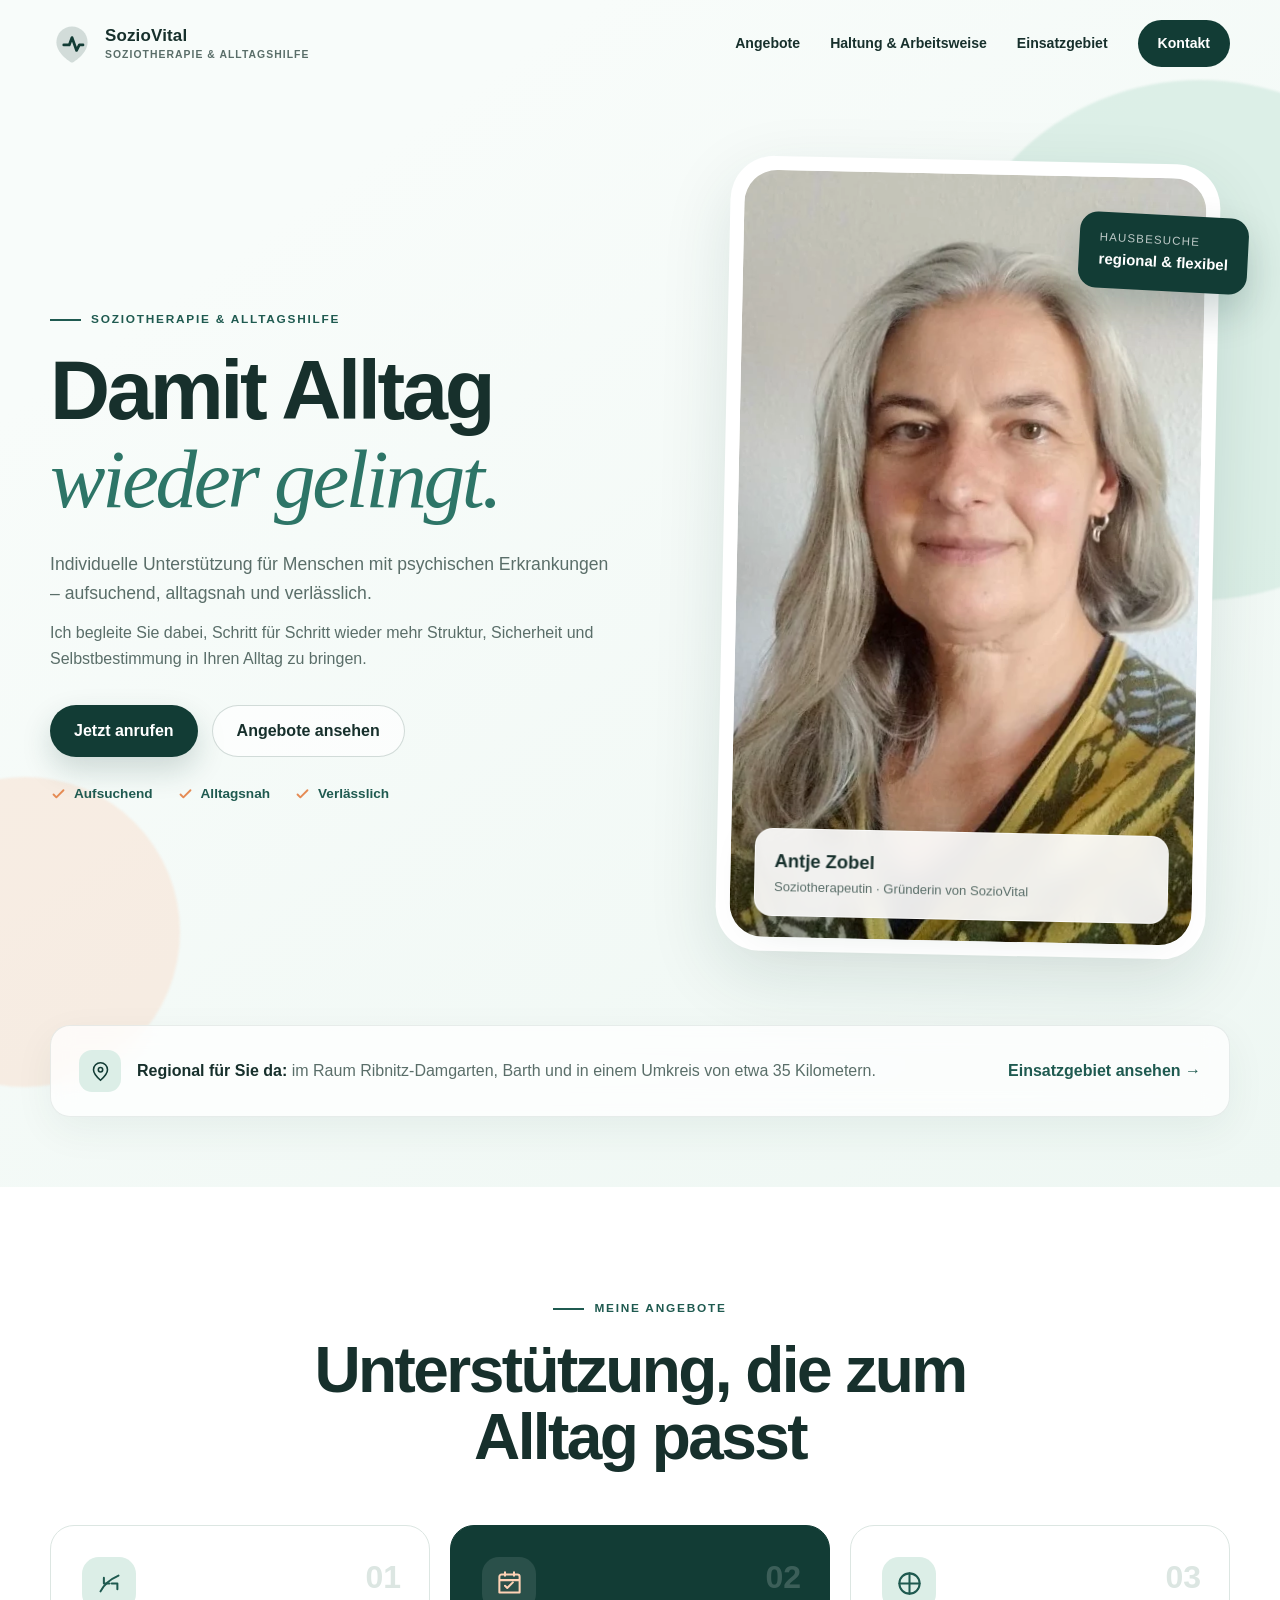
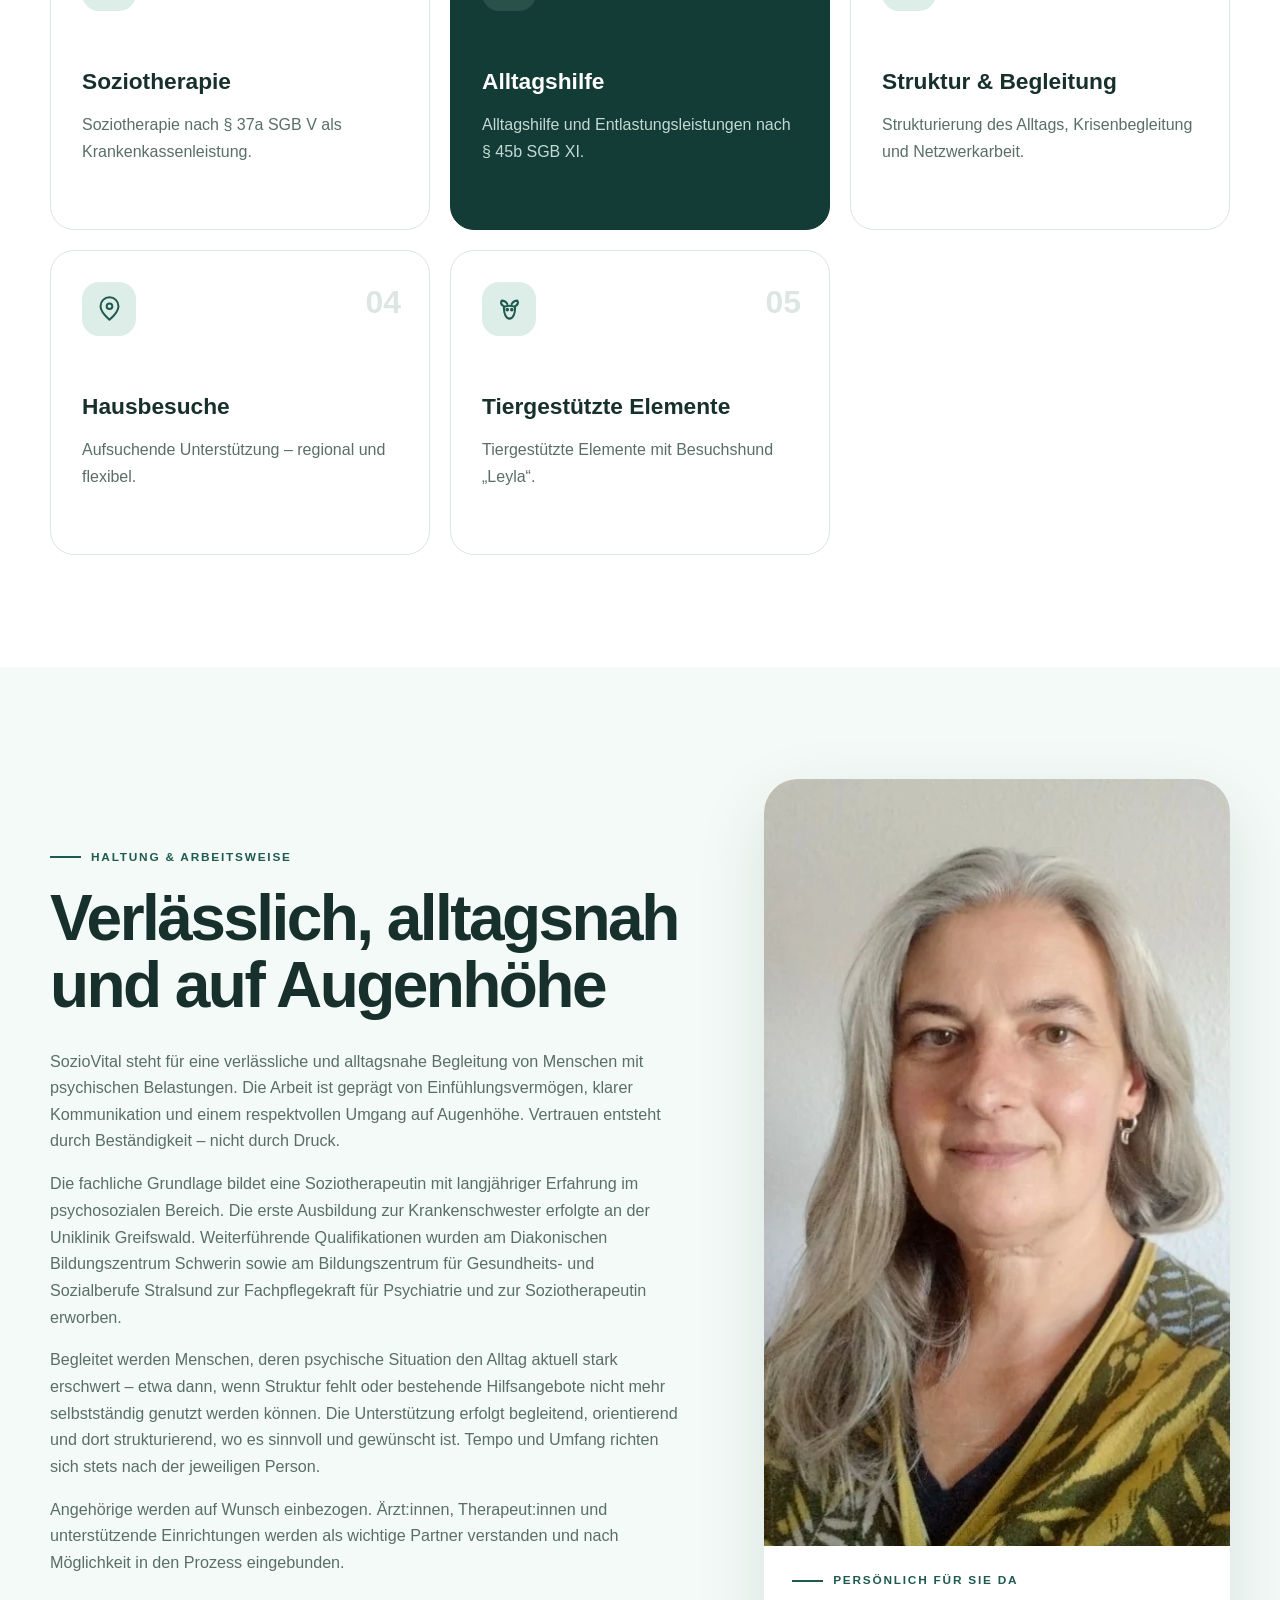
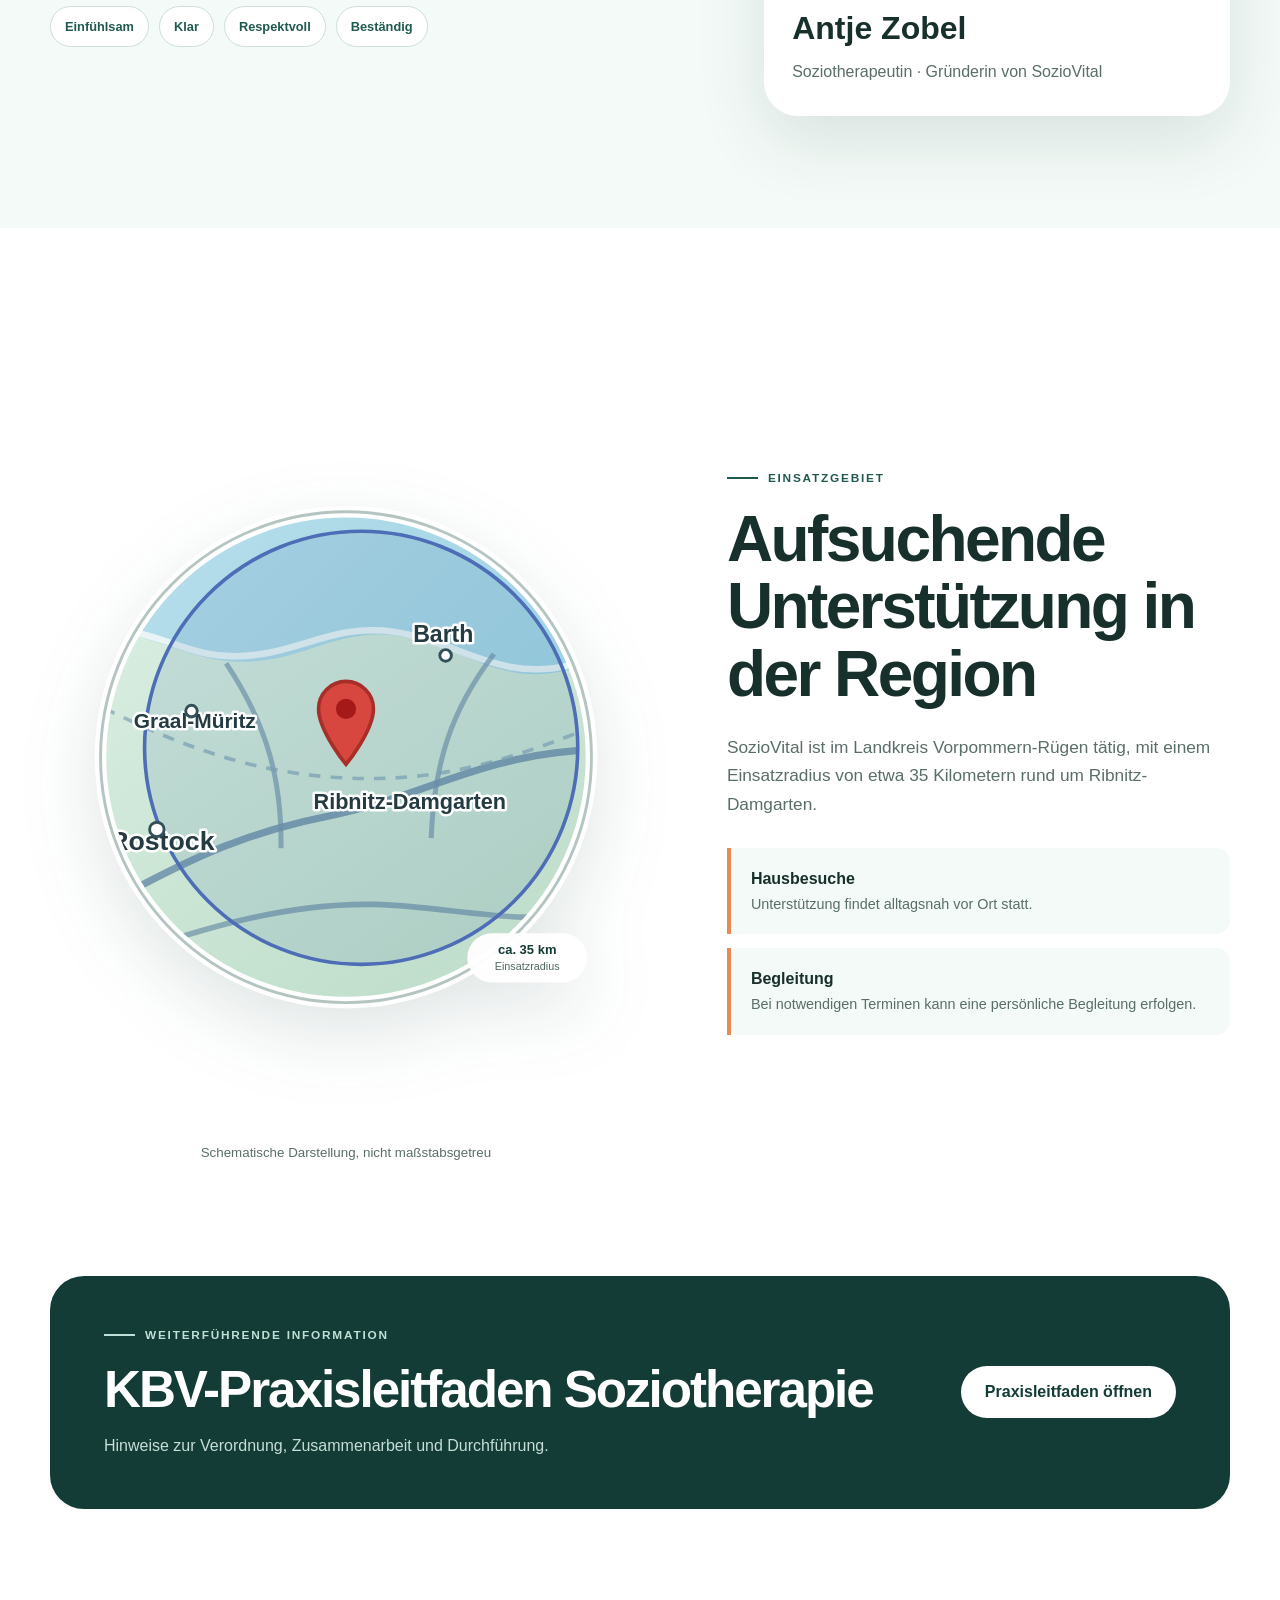
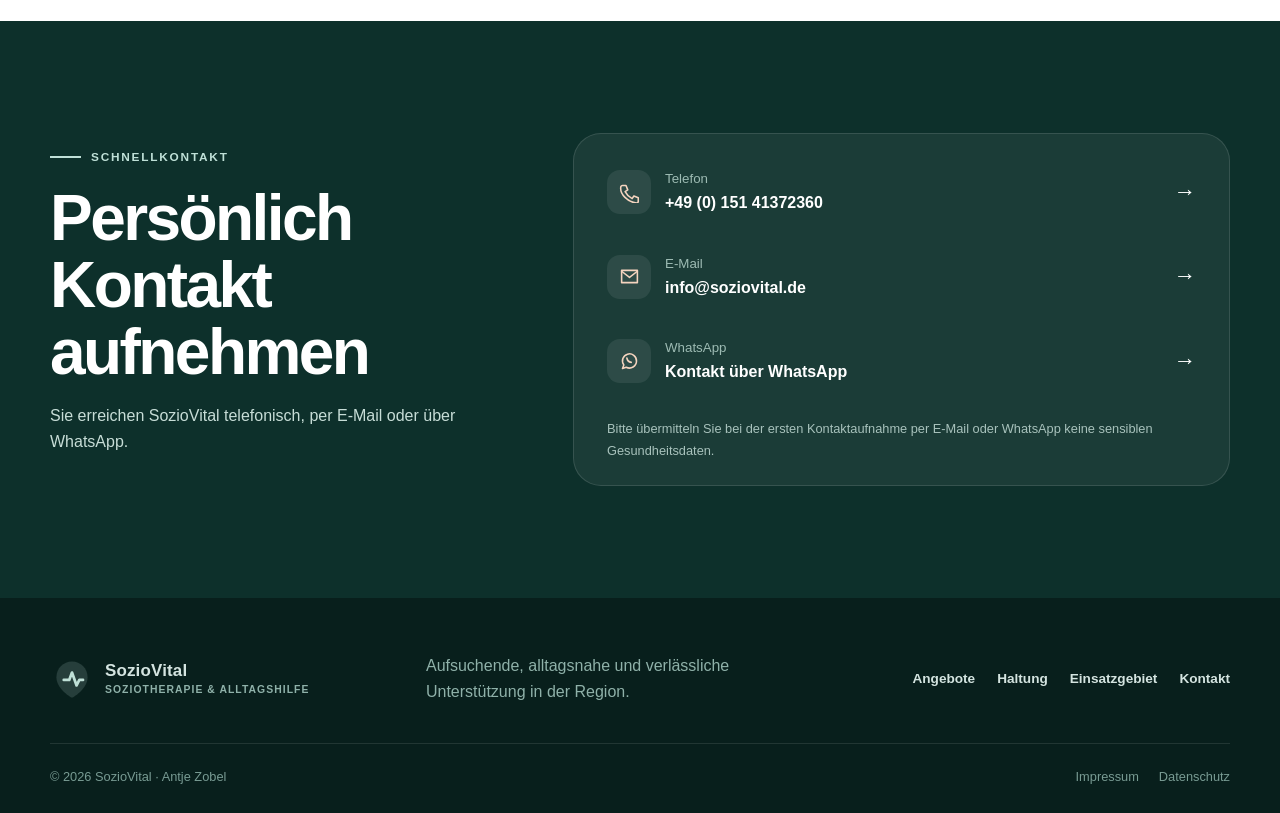
==== commit 7c832f51: "Add files via upload" ====
--- a/index.html
+++ b/index.html
@@ -3,440 +3,157 @@
 <head>
   <meta charset="utf-8">
   <meta name="viewport" content="width=device-width, initial-scale=1">
-  <meta name="description" content="SozioVital – ambulante Soziotherapie in der Region Ribnitz-Damgarten. Struktur, Begleitung und neue Perspektiven für den Alltag.">
+  <meta name="description" content="SozioVital bietet Soziotherapie und Alltagshilfe im Raum Ribnitz-Damgarten, Barth und in einem Umkreis von etwa 35 Kilometern.">
   <meta name="robots" content="index,follow,max-image-preview:large">
   <meta name="theme-color" content="#123c35">
   <link rel="canonical" href="https://www.soziovital.de/">
   <meta property="og:locale" content="de_DE">
   <meta property="og:type" content="website">
-  <meta property="og:title" content="SozioVital | Soziotherapie in Ribnitz-Damgarten">
-  <meta property="og:description" content="Persönliche und alltagsnahe Soziotherapie in Ribnitz-Damgarten und Umgebung.">
+  <meta property="og:title" content="SozioVital | Soziotherapie & Alltagshilfe">
+  <meta property="og:description" content="Aufsuchende, alltagsnahe und verlässliche Unterstützung für Menschen mit psychischen Erkrankungen.">
   <meta property="og:url" content="https://www.soziovital.de/">
   <meta property="og:site_name" content="SozioVital">
-  <title>SozioVital | Soziotherapie in Ribnitz-Damgarten</title>
+  <meta property="og:image" content="https://www.soziovital.de/assets/antje-zobel.webp">
+  <title>SozioVital | Soziotherapie & Alltagshilfe</title>
   <script>document.documentElement.classList.add('js')</script>
   <link rel="stylesheet" href="styles.css">
   <script defer src="script.js"></script>
 </head>
 <body>
   <a class="skip-link" href="#main">Zum Inhalt springen</a>
-
   <header class="site-header" data-header>
     <div class="container header-inner">
       <a class="brand" href="#start" aria-label="SozioVital Startseite">
         <span class="brand-mark" aria-hidden="true">
-          <svg viewBox="0 0 48 48" role="img">
-            <path d="M24 5C14.6 5 7 12.6 7 22c0 12 13.6 20.5 16.3 22.1.4.2 1 .2 1.4 0C27.4 42.5 41 34 41 22 41 12.6 33.4 5 24 5Z" fill="currentColor" opacity=".16"/>
-            <path d="M15 25h6l3-8 5 14 3-6h4" fill="none" stroke="currentColor" stroke-width="3" stroke-linecap="round" stroke-linejoin="round"/>
-          </svg>
+          <svg viewBox="0 0 48 48"><path d="M24 5C14.6 5 7 12.6 7 22c0 12 13.6 20.5 16.3 22.1.4.2 1 .2 1.4 0C27.4 42.5 41 34 41 22 41 12.6 33.4 5 24 5Z" fill="currentColor" opacity=".16"/><path d="M15 25h6l3-8 5 14 3-6h4" fill="none" stroke="currentColor" stroke-width="3" stroke-linecap="round" stroke-linejoin="round"/></svg>
         </span>
-        <span class="brand-copy">
-          <strong>SozioVital</strong>
-          <small>Soziotherapie</small>
-        </span>
+        <span class="brand-copy"><strong>SozioVital</strong><small>Soziotherapie & Alltagshilfe</small></span>
       </a>
-
       <button class="nav-toggle" type="button" aria-expanded="false" aria-controls="main-nav" data-nav-toggle>
-        <span class="sr-only">Menü öffnen</span>
-        <span></span><span></span><span></span>
+        <span class="sr-only">Menü öffnen</span><span></span><span></span><span></span>
       </button>
-
       <nav id="main-nav" class="main-nav" aria-label="Hauptnavigation" data-nav>
-        <a href="#angebot">Angebot</a>
-        <a href="#ablauf">Ablauf</a>
-        <a href="#ueber-mich">Über mich</a>
-        <a href="#fragen">Fragen</a>
-        <a class="nav-cta" href="#kontakt">Kontakt aufnehmen</a>
+        <a href="#angebote">Angebote</a>
+        <a href="#haltung">Haltung & Arbeitsweise</a>
+        <a href="#einsatzgebiet">Einsatzgebiet</a>
+        <a class="nav-cta" href="#kontakt">Kontakt</a>
       </nav>
     </div>
   </header>
-
   <main id="main">
     <section class="hero" id="start">
       <div class="hero-orb hero-orb-one" aria-hidden="true"></div>
       <div class="hero-orb hero-orb-two" aria-hidden="true"></div>
       <div class="container hero-grid">
         <div class="hero-copy reveal">
-          <p class="eyebrow"><span></span> Ambulante Soziotherapie</p>
-          <h1>Den Alltag wieder<br><em>selbstbestimmt</em> gestalten.</h1>
-          <p class="hero-text">SozioVital begleitet Menschen mit psychischen Erkrankungen dabei, Behandlungsschritte zu organisieren, Stabilität aufzubauen und wieder mehr Sicherheit im Alltag zu gewinnen.</p>
+          <p class="eyebrow"><span></span> Soziotherapie & Alltagshilfe</p>
+          <h1>Damit Alltag<br><em>wieder gelingt.</em></h1>
+          <p class="hero-text">Individuelle Unterstützung für Menschen mit psychischen Erkrankungen – aufsuchend, alltagsnah und verlässlich.</p>
+          <p class="hero-text secondary-text">Ich begleite Sie dabei, Schritt für Schritt wieder mehr Struktur, Sicherheit und Selbstbestimmung in Ihren Alltag zu bringen.</p>
           <div class="hero-actions">
-            <a class="button button-primary" href="#kontakt">Erstkontakt anfragen</a>
-            <a class="button button-secondary" href="#ablauf">So funktioniert es</a>
+            <a class="button button-primary" href="tel:+4915141372360">Jetzt anrufen</a>
+            <a class="button button-secondary" href="#angebote">Angebote ansehen</a>
           </div>
-          <ul class="trust-list" aria-label="Vorteile">
-            <li>
-              <svg viewBox="0 0 24 24" aria-hidden="true"><path d="m5 12 4 4 10-10"/></svg>
-              Persönlich
-            </li>
-            <li>
-              <svg viewBox="0 0 24 24" aria-hidden="true"><path d="m5 12 4 4 10-10"/></svg>
-              Alltagsnah
-            </li>
-            <li>
-              <svg viewBox="0 0 24 24" aria-hidden="true"><path d="m5 12 4 4 10-10"/></svg>
-              Verlässlich
-            </li>
+          <ul class="trust-list" aria-label="Arbeitsweise">
+            <li><svg viewBox="0 0 24 24" aria-hidden="true"><path d="m5 12 4 4 10-10"/></svg>Aufsuchend</li>
+            <li><svg viewBox="0 0 24 24" aria-hidden="true"><path d="m5 12 4 4 10-10"/></svg>Alltagsnah</li>
+            <li><svg viewBox="0 0 24 24" aria-hidden="true"><path d="m5 12 4 4 10-10"/></svg>Verlässlich</li>
           </ul>
         </div>
-
-        <div class="hero-visual reveal" aria-label="Illustration: Schritt für Schritt zu mehr Stabilität">
-          <div class="visual-card visual-main">
-            <div class="visual-topline">
-              <span class="soft-label">Ihr nächster Schritt</span>
-              <span class="status-dot" aria-hidden="true"></span>
-            </div>
-            <div class="path-illustration" aria-hidden="true">
-              <svg viewBox="0 0 520 350">
-                <defs>
-                  <linearGradient id="pathGradient" x1="0" y1="0" x2="1" y2="1">
-                    <stop offset="0" stop-color="#d9ece5"/>
-                    <stop offset="1" stop-color="#f0d5bd"/>
-                  </linearGradient>
-                </defs>
-                <path d="M45 295C120 245 105 190 185 180s76-95 150-101c70-6 88 54 143 22" fill="none" stroke="url(#pathGradient)" stroke-width="42" stroke-linecap="round"/>
-                <path d="M45 295C120 245 105 190 185 180s76-95 150-101c70-6 88 54 143 22" fill="none" stroke="#fff" stroke-width="4" stroke-linecap="round" stroke-dasharray="2 15"/>
-                <circle cx="49" cy="293" r="15" fill="#123c35"/>
-                <circle cx="187" cy="178" r="15" fill="#e38c55"/>
-                <circle cx="338" cy="80" r="15" fill="#123c35"/>
-                <circle cx="477" cy="101" r="20" fill="#fff" stroke="#123c35" stroke-width="5"/>
-                <path d="m469 102 6 6 12-14" fill="none" stroke="#123c35" stroke-width="4" stroke-linecap="round" stroke-linejoin="round"/>
-                <g fill="#123c35">
-                  <path d="M85 265h36v19H85z" opacity=".18"/>
-                  <path d="M92 247h22v37H92z" opacity=".3"/>
-                  <path d="M270 135h45v23h-45z" opacity=".18"/>
-                  <path d="M280 118h25v40h-25z" opacity=".3"/>
-                </g>
-                <g transform="translate(150 218)">
-                  <circle cx="20" cy="18" r="12" fill="#e7b89d"/>
-                  <path d="M6 65c2-23 7-33 15-33 9 0 16 11 19 33Z" fill="#123c35"/>
-                  <path d="M15 67 7 104M31 67l12 37" stroke="#123c35" stroke-width="8" stroke-linecap="round"/>
-                  <path d="m9 44-18 23M34 44l19-18" stroke="#e7b89d" stroke-width="7" stroke-linecap="round"/>
-                </g>
-              </svg>
-            </div>
-            <div class="visual-caption">
-              <strong>Kleine Schritte.</strong>
-              <span>Spürbare Veränderung.</span>
-            </div>
+        <div class="hero-portrait reveal">
+          <div class="portrait-frame">
+            <img src="assets/antje-zobel.webp" width="600" height="767" alt="Porträt von Antje Zobel" fetchpriority="high">
+            <div class="portrait-label"><strong>Antje Zobel</strong><span>Soziotherapeutin · Gründerin von SozioVital</span></div>
           </div>
-          <div class="visual-card mini-card mini-card-one">
-            <span class="mini-icon">
-              <svg viewBox="0 0 24 24" aria-hidden="true"><path d="M8 2v3M16 2v3M3.5 9h17M5 4h14a2 2 0 0 1 2 2v14H3V6a2 2 0 0 1 2-2Z"/></svg>
-            </span>
-            <span><strong>Struktur</strong><small>im Alltag</small></span>
-          </div>
-          <div class="visual-card mini-card mini-card-two">
-            <span class="mini-icon warm">
-              <svg viewBox="0 0 24 24" aria-hidden="true"><path d="M12 21s-7-4.7-7-11a4 4 0 0 1 7-2.6A4 4 0 0 1 19 10c0 6.3-7 11-7 11Z"/></svg>
-            </span>
-            <span><strong>Stabilität</strong><small>Schritt für Schritt</small></span>
-          </div>
+          <div class="portrait-badge"><span>Hausbesuche</span><strong>regional & flexibel</strong></div>
         </div>
       </div>
-
       <div class="container hero-info-bar reveal">
         <div>
-          <span class="info-icon" aria-hidden="true">
-            <svg viewBox="0 0 24 24"><path d="M12 21a9 9 0 1 0 0-18 9 9 0 0 0 0 18Z"/><path d="M12 11v6M12 7h.01"/></svg>
-          </span>
-          <p><strong>Was ist Soziotherapie?</strong> Eine verordnungsfähige ambulante Leistung, die Menschen dabei unterstützt, notwendige Behandlungen wahrzunehmen und den Alltag besser zu bewältigen.</p>
+          <span class="info-icon" aria-hidden="true"><svg viewBox="0 0 24 24"><path d="M20 10c0 5-8 12-8 12S4 15 4 10a8 8 0 1 1 16 0Z"/><circle cx="12" cy="10" r="2.5"/></svg></span>
+          <p><strong>Regional für Sie da:</strong> im Raum Ribnitz-Damgarten, Barth und in einem Umkreis von etwa 35 Kilometern.</p>
         </div>
-        <a href="#angebot">Mehr erfahren <span aria-hidden="true">→</span></a>
+        <a href="#einsatzgebiet">Einsatzgebiet ansehen <span aria-hidden="true">→</span></a>
       </div>
     </section>
-
-    <section class="section section-intro" id="angebot">
+    <section class="section" id="angebote">
       <div class="container">
         <div class="section-heading centered reveal">
-          <p class="eyebrow"><span></span> Unterstützung, die ankommt</p>
-          <h2>Gemeinsam Orientierung schaffen</h2>
-          <p>Soziotherapie setzt dort an, wo psychische Belastungen die Organisation des Alltags und die Nutzung medizinischer Hilfen erschweren.</p>
+          <p class="eyebrow"><span></span> Meine Angebote</p>
+          <h2>Unterstützung, die zum Alltag passt</h2>
         </div>
-
-        <div class="service-grid">
-          <article class="service-card reveal">
-            <div class="service-number">01</div>
-            <span class="service-icon">
-              <svg viewBox="0 0 24 24" aria-hidden="true"><path d="M8 2v3M16 2v3M3.5 9h17M5 4h14a2 2 0 0 1 2 2v14H3V6a2 2 0 0 1 2-2Z"/><path d="m8 14 2 2 5-5"/></svg>
-            </span>
-            <h3>Alltag strukturieren</h3>
-            <p>Termine, Aufgaben und Belastungen gemeinsam sortieren – mit realistischen Schritten, die zum persönlichen Alltag passen.</p>
-          </article>
-          <article class="service-card featured reveal">
-            <div class="service-number">02</div>
-            <span class="service-icon">
-              <svg viewBox="0 0 24 24" aria-hidden="true"><path d="M4 19c3-6 7-10 16-14"/><path d="M7 7v5h5M14 12h5v5"/></svg>
-            </span>
-            <h3>Behandlung koordinieren</h3>
-            <p>Bei der Inanspruchnahme ärztlicher, psychotherapeutischer und weiterer verordneter Leistungen begleiten und unterstützen.</p>
-          </article>
-          <article class="service-card reveal">
-            <div class="service-number">03</div>
-            <span class="service-icon">
-              <svg viewBox="0 0 24 24" aria-hidden="true"><path d="M12 21s-7-4.7-7-11a4 4 0 0 1 7-2.6A4 4 0 0 1 19 10c0 6.3-7 11-7 11Z"/></svg>
-            </span>
-            <h3>Stabilität fördern</h3>
-            <p>Eigene Fähigkeiten stärken, Warnzeichen besser erkennen und hilfreiche Strategien für schwierige Situationen entwickeln.</p>
-          </article>
+        <div class="service-grid service-grid-five">
+          <article class="service-card reveal"><div class="service-number">01</div><span class="service-icon"><svg viewBox="0 0 24 24" aria-hidden="true"><path d="M4 19c3-6 7-10 16-14"/><path d="M7 7v5h5M14 12h5v5"/></svg></span><h3>Soziotherapie</h3><p>Soziotherapie nach § 37a SGB V als Krankenkassenleistung.</p></article>
+          <article class="service-card featured reveal"><div class="service-number">02</div><span class="service-icon"><svg viewBox="0 0 24 24" aria-hidden="true"><path d="M8 2v3M16 2v3M3.5 9h17M5 4h14a2 2 0 0 1 2 2v14H3V6a2 2 0 0 1 2-2Z"/><path d="m8 14 2 2 5-5"/></svg></span><h3>Alltagshilfe</h3><p>Alltagshilfe und Entlastungsleistungen nach § 45b SGB XI.</p></article>
+          <article class="service-card reveal"><div class="service-number">03</div><span class="service-icon"><svg viewBox="0 0 24 24" aria-hidden="true"><path d="M12 3v18M3 12h18"/><circle cx="12" cy="12" r="9"/></svg></span><h3>Struktur & Begleitung</h3><p>Strukturierung des Alltags, Krisenbegleitung und Netzwerkarbeit.</p></article>
+          <article class="service-card reveal"><div class="service-number">04</div><span class="service-icon"><svg viewBox="0 0 24 24" aria-hidden="true"><path d="M20 10c0 5-8 12-8 12S4 15 4 10a8 8 0 1 1 16 0Z"/><circle cx="12" cy="10" r="2.5"/></svg></span><h3>Hausbesuche</h3><p>Aufsuchende Unterstützung – regional und flexibel.</p></article>
+          <article class="service-card reveal"><div class="service-number">05</div><span class="service-icon"><svg viewBox="0 0 24 24" aria-hidden="true"><path d="M7 10c-2-1-3-3-2-5 2 0 4 1 5 3M17 10c2-1 3-3 2-5-2 0-4 1-5 3"/><path d="M7 11c0 6 2 10 5 10s5-4 5-10c-2-2-8-2-10 0Z"/><circle cx="10" cy="13" r=".7" fill="currentColor"/><circle cx="14" cy="13" r=".7" fill="currentColor"/></svg></span><h3>Tiergestützte Elemente</h3><p>Tiergestützte Elemente mit Besuchshund „Leyla“.</p></article>
         </div>
       </div>
     </section>
-
-    <section class="section muted-section" id="ablauf">
-      <div class="container process-grid">
-        <div class="process-copy reveal">
-          <p class="eyebrow"><span></span> Der Weg zur Unterstützung</p>
-          <h2>Ein klarer Ablauf gibt Sicherheit.</h2>
-          <p>Vom ersten Kontakt bis zur konkreten Begleitung bleibt jeder Schritt nachvollziehbar. Die Ziele werden gemeinsam festgelegt und regelmäßig überprüft.</p>
-          <div class="note-card">
-            <span aria-hidden="true">
-              <svg viewBox="0 0 24 24"><path d="M12 21a9 9 0 1 0 0-18 9 9 0 0 0 0 18Z"/><path d="M12 11v6M12 7h.01"/></svg>
-            </span>
-            <p><strong>Gut zu wissen:</strong> Soziotherapie wird ärztlich oder psychotherapeutisch verordnet und in der Regel von der gesetzlichen Krankenkasse genehmigt.</p>
-          </div>
+    <section class="section muted-section" id="haltung">
+      <div class="container about-grid">
+        <div class="about-copy reveal">
+          <p class="eyebrow"><span></span> Haltung & Arbeitsweise</p>
+          <h2>Verlässlich, alltagsnah und auf Augenhöhe</h2>
+          <p>SozioVital steht für eine verlässliche und alltagsnahe Begleitung von Menschen mit psychischen Belastungen. Die Arbeit ist geprägt von Einfühlungsvermögen, klarer Kommunikation und einem respektvollen Umgang auf Augenhöhe. Vertrauen entsteht durch Beständigkeit – nicht durch Druck.</p>
+          <p>Die fachliche Grundlage bildet eine Soziotherapeutin mit langjähriger Erfahrung im psychosozialen Bereich. Die erste Ausbildung zur Krankenschwester erfolgte an der Uniklinik Greifswald. Weiterführende Qualifikationen wurden am Diakonischen Bildungszentrum Schwerin sowie am Bildungszentrum für Gesundheits- und Sozialberufe Stralsund zur Fachpflegekraft für Psychiatrie und zur Soziotherapeutin erworben.</p>
+          <p>Begleitet werden Menschen, deren psychische Situation den Alltag aktuell stark erschwert – etwa dann, wenn Struktur fehlt oder bestehende Hilfsangebote nicht mehr selbstständig genutzt werden können. Die Unterstützung erfolgt begleitend, orientierend und dort strukturierend, wo es sinnvoll und gewünscht ist. Tempo und Umfang richten sich stets nach der jeweiligen Person.</p>
+          <p>Angehörige werden auf Wunsch einbezogen. Ärzt:innen, Therapeut:innen und unterstützende Einrichtungen werden als wichtige Partner verstanden und nach Möglichkeit in den Prozess eingebunden.</p>
+          <div class="about-values"><span>Einfühlsam</span><span>Klar</span><span>Respektvoll</span><span>Beständig</span></div>
         </div>
-
-        <ol class="timeline reveal">
-          <li>
-            <span class="timeline-marker">1</span>
-            <div>
-              <h3>Unverbindlicher Erstkontakt</h3>
-              <p>In einem kurzen Gespräch klären wir, ob Soziotherapie grundsätzlich passend sein könnte und welche nächsten Schritte sinnvoll sind.</p>
-            </div>
-          </li>
-          <li>
-            <span class="timeline-marker">2</span>
-            <div>
-              <h3>Verordnung & Betreuungsplan</h3>
-              <p>Die behandelnde Praxis stellt die Verordnung aus. Gemeinsam entsteht ein individueller Betreuungsplan mit konkreten Zielen.</p>
-            </div>
-          </li>
-          <li>
-            <span class="timeline-marker">3</span>
-            <div>
-              <h3>Begleitung im Alltag</h3>
-              <p>Die vereinbarten Schritte werden umgesetzt, trainiert und bei Bedarf angepasst – persönlich, verlässlich und alltagsnah.</p>
-            </div>
-          </li>
-          <li>
-            <span class="timeline-marker">4</span>
-            <div>
-              <h3>Fortschritte sichern</h3>
-              <p>Erreichte Veränderungen werden gefestigt, damit mehr Selbstständigkeit und langfristige Stabilität entstehen können.</p>
-            </div>
-          </li>
-        </ol>
+        <aside class="profile-card reveal" aria-label="Kurzprofil von Antje Zobel">
+          <img src="assets/antje-zobel.webp" width="600" height="767" alt="Antje Zobel">
+          <div><p class="eyebrow"><span></span> Persönlich für Sie da</p><h3>Antje Zobel</h3><p>Soziotherapeutin · Gründerin von SozioVital</p></div>
+        </aside>
       </div>
     </section>
-
-    <section class="section audience-section">
-      <div class="container audience-grid">
-        <div class="audience-card dark-card reveal">
-          <span class="audience-kicker">Für Betroffene</span>
-          <h2>Sie müssen nicht alles allein schaffen.</h2>
-          <p>Wenn es schwerfällt, Termine wahrzunehmen, den Alltag zu organisieren oder notwendige Hilfen anzunehmen, kann Soziotherapie eine Brücke sein.</p>
-          <a class="text-link light" href="#kontakt">Gespräch anfragen <span aria-hidden="true">→</span></a>
-          <div class="decorative-rings" aria-hidden="true"></div>
+    <section class="section region-section" id="einsatzgebiet">
+      <div class="container region-grid">
+        <div class="region-visual reveal">
+          <img src="assets/einsatzgebiet.svg" width="820" height="820" alt="Schematische Karte des Einsatzgebiets rund um Ribnitz-Damgarten">
+          <small>Schematische Darstellung, nicht maßstabsgetreu</small>
         </div>
-        <div class="audience-card light-card reveal">
-          <span class="audience-kicker">Für Fachpersonen</span>
-          <h2>Koordinierte Begleitung für Ihre Patientinnen und Patienten.</h2>
-          <p>SozioVital arbeitet verbindlich mit verordnenden Ärztinnen, Ärzten, Psychotherapeutinnen, Psychotherapeuten und weiteren Beteiligten zusammen.</p>
-          <a class="text-link" href="#kontakt">Zusammenarbeit besprechen <span aria-hidden="true">→</span></a>
-          <div class="network-graphic" aria-hidden="true">
-            <span></span><span></span><span></span><span></span>
+        <div class="region-copy reveal">
+          <p class="eyebrow"><span></span> Einsatzgebiet</p>
+          <h2>Aufsuchende Unterstützung in der Region</h2>
+          <p>SozioVital ist im Landkreis Vorpommern-Rügen tätig, mit einem Einsatzradius von etwa 35 Kilometern rund um Ribnitz-Damgarten.</p>
+          <div class="region-points">
+            <div><strong>Hausbesuche</strong><span>Unterstützung findet alltagsnah vor Ort statt.</span></div>
+            <div><strong>Begleitung</strong><span>Bei notwendigen Terminen kann eine persönliche Begleitung erfolgen.</span></div>
           </div>
         </div>
       </div>
     </section>
-
-    <section class="section about-section" id="ueber-mich">
-      <div class="container about-grid">
-        <div class="portrait-placeholder reveal" role="img" aria-label="Platzhalter für ein Porträtfoto von Antje Zobel">
-          <div class="portrait-sun" aria-hidden="true"></div>
-          <div class="portrait-shape" aria-hidden="true">
-            <svg viewBox="0 0 360 440">
-              <circle cx="180" cy="138" r="76" fill="#e6b89d"/>
-              <path d="M105 129c4-58 35-87 77-87 45 0 75 35 75 91-15-22-31-35-53-44-22 27-58 42-99 40Z" fill="#355c53"/>
-              <path d="M68 421c12-134 58-204 113-204 59 0 106 75 113 204Z" fill="#123c35"/>
-              <path d="M149 203c8 15 51 15 62 0l8 48c-26 20-52 20-78 0Z" fill="#e6b89d"/>
-              <path d="M137 140c10 5 19 5 28 0M198 140c10 5 19 5 28 0" stroke="#875d50" stroke-width="4" stroke-linecap="round"/>
-              <path d="M165 178c11 8 21 8 32 0" fill="none" stroke="#875d50" stroke-width="4" stroke-linecap="round"/>
-            </svg>
-          </div>
-          <p>Hier kann ein authentisches Porträtfoto eingesetzt werden.</p>
+    <section class="guide-section">
+      <div class="container guide-card reveal">
+        <div><p class="eyebrow light"><span></span> Weiterführende Information</p><h2>KBV-Praxisleitfaden Soziotherapie</h2><p>Hinweise zur Verordnung, Zusammenarbeit und Durchführung.</p></div>
+        <a class="button button-light" href="https://www.kbv.de/838223" target="_blank" rel="noopener noreferrer">Praxisleitfaden öffnen</a>
+      </div>
+    </section>
+    <section class="contact-section" id="kontakt">
+      <div class="container contact-grid">
+        <div class="contact-copy reveal">
+          <p class="eyebrow light"><span></span> Schnellkontakt</p>
+          <h2>Persönlich Kontakt aufnehmen</h2>
+          <p>Sie erreichen SozioVital telefonisch, per E-Mail oder über WhatsApp.</p>
         </div>
-        <div class="about-copy reveal">
-          <p class="eyebrow"><span></span> Persönlich für Sie da</p>
-          <h2>Antje Zobel</h2>
-          <p class="role">Soziotherapeutin · Gründerin von SozioVital</p>
-          <p class="about-claim">Veränderung beginnt oft nicht mit einem großen Sprung, sondern mit einem ersten machbaren Schritt.</p>
-          <p>Als selbstständige Soziotherapeutin begleite ich Menschen in der Region Ribnitz-Damgarten und Umgebung. Mir ist wichtig, Unterstützung verständlich, respektvoll und direkt am tatsächlichen Alltag auszurichten.</p>
-          <p>Im Mittelpunkt stehen nicht Defizite, sondern vorhandene Fähigkeiten, persönliche Ziele und Wege zu mehr Selbstbestimmung.</p>
-          <div class="about-values">
-            <span>Wertschätzend</span>
-            <span>Ressourcenorientiert</span>
-            <span>Auf Augenhöhe</span>
-          </div>
+        <div class="contact-card reveal">
+          <a class="contact-row" href="tel:+4915141372360"><span class="contact-icon"><svg viewBox="0 0 24 24" aria-hidden="true"><path d="M4 4h4l2 5-3 2c2 4 4 6 8 8l2-3 5 2v4c0 1-1 2-2 2C10 23 1 14 2 6c0-1 1-2 2-2Z"/></svg></span><span><small>Telefon</small><strong>+49 (0) 151 41372360</strong></span><span aria-hidden="true">→</span></a>
+          <a class="contact-row" href="mailto:info@soziovital.de"><span class="contact-icon"><svg viewBox="0 0 24 24" aria-hidden="true"><path d="M3 5h18v14H3Z"/><path d="m3 6 9 7 9-7"/></svg></span><span><small>E-Mail</small><strong>info@soziovital.de</strong></span><span aria-hidden="true">→</span></a>
+          <a class="contact-row" href="https://wa.me/4915141372360" target="_blank" rel="noopener noreferrer"><span class="contact-icon"><svg viewBox="0 0 24 24" aria-hidden="true"><path d="M20 11.5a8 8 0 0 1-11.8 7L4 20l1.5-4.1A8 8 0 1 1 20 11.5Z"/><path d="M9 8c.5 3 2 4.5 5 5"/></svg></span><span><small>WhatsApp</small><strong>Kontakt über WhatsApp</strong></span><span aria-hidden="true">→</span></a>
+          <p class="privacy-hint">Bitte übermitteln Sie bei der ersten Kontaktaufnahme per E-Mail oder WhatsApp keine sensiblen Gesundheitsdaten.</p>
         </div>
       </div>
     </section>
-
-    <section class="section faq-section" id="fragen">
-      <div class="container faq-grid">
-        <div class="faq-intro reveal">
-          <p class="eyebrow"><span></span> Häufige Fragen</p>
-          <h2>Was Sie vorab wissen möchten.</h2>
-          <p>Die wichtigsten Informationen kompakt erklärt. Für individuelle Fragen nehmen Sie gern persönlich Kontakt auf.</p>
-        </div>
-        <div class="accordion reveal" data-accordion>
-          <article class="accordion-item">
-            <h3>
-              <button type="button" aria-expanded="true">
-                Wer kann Soziotherapie erhalten?
-                <span aria-hidden="true"></span>
-              </button>
-            </h3>
-            <div class="accordion-panel">
-              <p>Soziotherapie richtet sich an Menschen mit schweren psychischen Erkrankungen, deren Fähigkeit eingeschränkt ist, notwendige medizinische Leistungen selbstständig in Anspruch zu nehmen. Ob die Voraussetzungen vorliegen, beurteilt die verordnende ärztliche oder psychotherapeutische Praxis.</p>
-            </div>
-          </article>
-          <article class="accordion-item">
-            <h3>
-              <button type="button" aria-expanded="false">
-                Wer verordnet Soziotherapie?
-                <span aria-hidden="true"></span>
-              </button>
-            </h3>
-            <div class="accordion-panel" hidden>
-              <p>Die Verordnung kann durch berechtigte Fachärztinnen, Fachärzte, Psychotherapeutinnen oder Psychotherapeuten erfolgen. Die konkreten Voraussetzungen sind in der Soziotherapie-Richtlinie geregelt.</p>
-            </div>
-          </article>
-          <article class="accordion-item">
-            <h3>
-              <button type="button" aria-expanded="false">
-                Übernimmt die Krankenkasse die Kosten?
-                <span aria-hidden="true"></span>
-              </button>
-            </h3>
-            <div class="accordion-panel" hidden>
-              <p>Bei gesetzlich Versicherten wird die Leistung nach Verordnung und Genehmigung durch die Krankenkasse übernommen. Es können die gesetzlich vorgesehenen Zuzahlungen gelten.</p>
-            </div>
-          </article>
-          <article class="accordion-item">
-            <h3>
-              <button type="button" aria-expanded="false">
-                Findet die Begleitung auch zu Hause statt?
-                <span aria-hidden="true"></span>
-              </button>
-            </h3>
-            <div class="accordion-panel" hidden>
-              <p>Soziotherapie ist alltagsnah angelegt. Je nach Betreuungsziel können Gespräche und Übungen in der Lebensumgebung oder bei notwendigen Terminen stattfinden. Die konkrete Gestaltung wird individuell vereinbart.</p>
-            </div>
-          </article>
-        </div>
-      </div>
-    </section>
-
-    <section class="contact-section" id="kontakt">
-      <div class="container contact-grid">
-        <div class="contact-copy reveal">
-          <p class="eyebrow light"><span></span> Kontakt</p>
-          <h2>Der erste Schritt darf einfach sein.</h2>
-          <p>Schildern Sie kurz Ihr Anliegen. Ich melde mich zurück, um das weitere Vorgehen persönlich mit Ihnen zu besprechen.</p>
-          <div class="contact-details">
-            <div>
-              <span class="contact-icon">
-                <svg viewBox="0 0 24 24" aria-hidden="true"><path d="M4 4h4l2 5-3 2c2 4 4 6 8 8l2-3 5 2v4c0 1-1 2-2 2C10 23 1 14 2 6c0-1 1-2 2-2Z"/></svg>
-              </span>
-              <span><small>Telefon</small><strong>[Telefonnummer eintragen]</strong></span>
-            </div>
-            <div>
-              <span class="contact-icon">
-                <svg viewBox="0 0 24 24" aria-hidden="true"><path d="M3 5h18v14H3Z"/><path d="m3 6 9 7 9-7"/></svg>
-              </span>
-              <span><small>E-Mail</small><strong>[E-Mail-Adresse eintragen]</strong></span>
-            </div>
-            <div>
-              <span class="contact-icon">
-                <svg viewBox="0 0 24 24" aria-hidden="true"><path d="M20 10c0 5-8 12-8 12S4 15 4 10a8 8 0 1 1 16 0Z"/><circle cx="12" cy="10" r="2.5"/></svg>
-              </span>
-              <span><small>Einsatzgebiet</small><strong>Ribnitz-Damgarten & Umgebung</strong></span>
-            </div>
-          </div>
-        </div>
-
-        <form class="contact-form reveal" data-contact-form>
-          <div class="form-heading">
-            <h3>Rückruf oder Erstgespräch anfragen</h3>
-            <p>Ihre Angaben werden in dieser Demo nicht versendet.</p>
-          </div>
-          <div class="form-row">
-            <label>
-              <span>Name</span>
-              <input type="text" name="name" autocomplete="name" placeholder="Ihr Name" required>
-            </label>
-            <label>
-              <span>Telefon oder E-Mail</span>
-              <input type="text" name="contact" placeholder="So erreichen wir Sie" required>
-            </label>
-          </div>
-          <label>
-            <span>Worum geht es?</span>
-            <select name="topic">
-              <option>Erstkontakt als betroffene Person</option>
-              <option>Anfrage durch Angehörige</option>
-              <option>Fachliche Zusammenarbeit</option>
-              <option>Sonstiges Anliegen</option>
-            </select>
-          </label>
-          <label>
-            <span>Kurze Nachricht</span>
-            <textarea name="message" rows="4" placeholder="Beschreiben Sie Ihr Anliegen in wenigen Sätzen."></textarea>
-          </label>
-          <label class="consent">
-            <input type="checkbox" required>
-            <span>Ich habe die Datenschutzhinweise gelesen und stimme der Verarbeitung meiner Angaben zur Kontaktaufnahme zu.</span>
-          </label>
-          <button class="button button-warm" type="submit">Anfrage vorbereiten</button>
-          <p class="form-status" role="status" aria-live="polite" data-form-status></p>
-        </form>
-      </div>
-    </section>
   </main>
-
   <footer class="site-footer">
     <div class="container footer-top">
-      <a class="brand footer-brand" href="#start">
-        <span class="brand-mark" aria-hidden="true">
-          <svg viewBox="0 0 48 48"><path d="M24 5C14.6 5 7 12.6 7 22c0 12 13.6 20.5 16.3 22.1.4.2 1 .2 1.4 0C27.4 42.5 41 34 41 22 41 12.6 33.4 5 24 5Z" fill="currentColor" opacity=".16"/><path d="M15 25h6l3-8 5 14 3-6h4" fill="none" stroke="currentColor" stroke-width="3" stroke-linecap="round" stroke-linejoin="round"/></svg>
-        </span>
-        <span class="brand-copy"><strong>SozioVital</strong><small>Soziotherapie</small></span>
-      </a>
-      <p>Persönliche und alltagsnahe Soziotherapie in der Region Ribnitz-Damgarten.</p>
-      <nav aria-label="Fußnavigation">
-        <a href="#angebot">Angebot</a>
-        <a href="#ablauf">Ablauf</a>
-        <a href="#ueber-mich">Über mich</a>
-        <a href="#kontakt">Kontakt</a>
-      </nav>
+      <a class="brand footer-brand" href="#start"><span class="brand-mark" aria-hidden="true"><svg viewBox="0 0 48 48"><path d="M24 5C14.6 5 7 12.6 7 22c0 12 13.6 20.5 16.3 22.1.4.2 1 .2 1.4 0C27.4 42.5 41 34 41 22 41 12.6 33.4 5 24 5Z" fill="currentColor" opacity=".16"/><path d="M15 25h6l3-8 5 14 3-6h4" fill="none" stroke="currentColor" stroke-width="3" stroke-linecap="round" stroke-linejoin="round"/></svg></span><span class="brand-copy"><strong>SozioVital</strong><small>Soziotherapie & Alltagshilfe</small></span></a>
+      <p>Aufsuchende, alltagsnahe und verlässliche Unterstützung in der Region.</p>
+      <nav aria-label="Fußnavigation"><a href="#angebote">Angebote</a><a href="#haltung">Haltung</a><a href="#einsatzgebiet">Einsatzgebiet</a><a href="#kontakt">Kontakt</a></nav>
     </div>
-    <div class="container footer-bottom">
-      <p>© <span data-year></span> SozioVital · Antje Zobel</p>
-      <div>
-        <a href="impressum.html">Impressum</a>
-        <a href="datenschutz.html">Datenschutz</a>
-      </div>
-    </div>
+    <div class="container footer-bottom"><p>© <span data-year></span> SozioVital · Antje Zobel</p><div><a href="impressum.html">Impressum</a><a href="datenschutz.html">Datenschutz</a></div></div>
   </footer>
-
-  <div class="demo-notice" data-demo-notice hidden>
-    <div>
-      <strong>Demo-Funktion</strong>
-      <p>Für den echten Versand muss das Formular mit einem E-Mail-Dienst oder dem Webserver verbunden werden.</p>
-      <button type="button" data-close-notice>Verstanden</button>
-    </div>
-  </div>
 </body>
 </html>
--- a/styles.css
+++ b/styles.css
@@ -1,342 +1 @@
-:root {
-  --ink: #15302b;
-  --muted-ink: #55706a;
-  --green: #123c35;
-  --green-2: #1f5a50;
-  --mint: #dcece7;
-  --mint-light: #f1f7f4;
-  --warm: #e58b54;
-  --warm-light: #f6dfce;
-  --sand: #f4eee7;
-  --white: #fff;
-  --line: rgba(18, 60, 53, .13);
-  --shadow: 0 24px 80px rgba(19, 48, 43, .12);
-  --radius-lg: 32px;
-  --radius-md: 22px;
-  --radius-sm: 14px;
-  --container: 1180px;
-}
-
-* { box-sizing: border-box; }
-html { scroll-behavior: smooth; }
-body {
-  margin: 0;
-  color: var(--ink);
-  background: var(--white);
-  font-family: Inter, ui-sans-serif, system-ui, -apple-system, BlinkMacSystemFont, "Segoe UI", sans-serif;
-  line-height: 1.65;
-  -webkit-font-smoothing: antialiased;
-}
-img, svg { display: block; max-width: 100%; }
-a { color: inherit; text-decoration: none; }
-button, input, select, textarea { font: inherit; }
-button { cursor: pointer; }
-
-.sr-only {
-  position: absolute;
-  width: 1px;
-  height: 1px;
-  padding: 0;
-  margin: -1px;
-  overflow: hidden;
-  clip: rect(0, 0, 0, 0);
-  white-space: nowrap;
-  border: 0;
-}
-.skip-link {
-  position: fixed;
-  left: 16px;
-  top: -60px;
-  z-index: 9999;
-  padding: 12px 18px;
-  border-radius: 10px;
-  background: var(--green);
-  color: white;
-  transition: top .2s;
-}
-.skip-link:focus { top: 16px; }
-.container { width: min(calc(100% - 40px), var(--container)); margin-inline: auto; }
-.section { padding: 112px 0; }
-
-.site-header {
-  position: fixed;
-  inset: 0 0 auto 0;
-  z-index: 1000;
-  border-bottom: 1px solid transparent;
-  transition: background .25s ease, border-color .25s ease, box-shadow .25s ease;
-}
-.site-header.scrolled {
-  background: rgba(255, 255, 255, .92);
-  border-color: var(--line);
-  box-shadow: 0 12px 35px rgba(25, 50, 45, .06);
-  backdrop-filter: blur(14px);
-}
-.header-inner { min-height: 86px; display: flex; align-items: center; justify-content: space-between; gap: 32px; }
-.brand { display: inline-flex; align-items: center; gap: 12px; }
-.brand-mark { width: 46px; height: 46px; display: grid; place-items: center; color: var(--green); }
-.brand-copy { display: flex; flex-direction: column; line-height: 1.02; }
-.brand-copy strong { font-size: 1.28rem; letter-spacing: -.025em; }
-.brand-copy small { margin-top: 5px; color: var(--muted-ink); font-size: .7rem; letter-spacing: .16em; text-transform: uppercase; }
-.main-nav { display: flex; align-items: center; gap: 30px; font-size: .94rem; font-weight: 650; }
-.main-nav > a:not(.nav-cta) { position: relative; }
-.main-nav > a:not(.nav-cta)::after { content: ""; position: absolute; left: 0; bottom: -8px; width: 0; height: 2px; background: var(--warm); transition: width .2s; }
-.main-nav > a:not(.nav-cta):hover::after { width: 100%; }
-.nav-cta { padding: 12px 19px; color: white; background: var(--green); border-radius: 999px; box-shadow: 0 8px 20px rgba(18, 60, 53, .16); }
-.nav-toggle { display: none; background: none; border: 0; padding: 8px; }
-.nav-toggle span:not(.sr-only) { display: block; width: 26px; height: 2px; background: var(--green); margin: 5px 0; transition: transform .2s, opacity .2s; }
-
-.hero {
-  position: relative;
-  overflow: hidden;
-  padding: 154px 0 54px;
-  background:
-    linear-gradient(120deg, rgba(241,247,244,.98), rgba(255,255,255,.96) 52%, rgba(249,240,232,.86)),
-    radial-gradient(circle at 20% 20%, rgba(220,236,231,.8), transparent 35%);
-}
-.hero::before { content: ""; position: absolute; inset: 0; opacity: .34; background-image: linear-gradient(rgba(18,60,53,.035) 1px, transparent 1px), linear-gradient(90deg, rgba(18,60,53,.035) 1px, transparent 1px); background-size: 36px 36px; mask-image: linear-gradient(to bottom, black, transparent 72%); }
-.hero-orb { position: absolute; border-radius: 50%; filter: blur(2px); pointer-events: none; }
-.hero-orb-one { width: 420px; height: 420px; right: -210px; top: 25px; background: rgba(230, 139, 84, .12); }
-.hero-orb-two { width: 250px; height: 250px; left: -120px; bottom: 80px; background: rgba(30, 92, 80, .1); }
-.hero-grid { position: relative; display: grid; grid-template-columns: 1.02fr .98fr; gap: 68px; align-items: center; }
-.hero-copy { padding: 30px 0 48px; }
-.eyebrow { margin: 0 0 19px; display: flex; align-items: center; gap: 10px; color: var(--green-2); font-size: .75rem; font-weight: 800; letter-spacing: .16em; text-transform: uppercase; }
-.eyebrow > span { width: 29px; height: 2px; background: var(--warm); }
-.eyebrow.light { color: #d8ebe5; }
-.hero h1 { max-width: 760px; margin: 0; font-size: clamp(3rem, 5.8vw, 5.35rem); line-height: .98; letter-spacing: -.065em; font-weight: 760; }
-.hero h1 em { color: var(--green-2); font-family: Georgia, "Times New Roman", serif; font-weight: 400; }
-.hero-text { max-width: 630px; margin: 30px 0 32px; color: var(--muted-ink); font-size: 1.12rem; }
-.hero-actions { display: flex; flex-wrap: wrap; gap: 13px; }
-.button { display: inline-flex; align-items: center; justify-content: center; min-height: 52px; padding: 0 23px; border: 0; border-radius: 999px; font-weight: 750; transition: transform .2s ease, box-shadow .2s ease, background .2s ease; }
-.button:hover { transform: translateY(-2px); }
-.button-primary { color: white; background: var(--green); box-shadow: 0 14px 30px rgba(18,60,53,.18); }
-.button-primary:hover { background: var(--green-2); }
-.button-secondary { background: white; border: 1px solid var(--line); box-shadow: 0 9px 25px rgba(26, 57, 51, .06); }
-.button-warm { width: 100%; color: #352017; background: var(--warm-light); }
-.button-warm:hover { background: #f3cbae; }
-.trust-list { display: flex; flex-wrap: wrap; gap: 22px; list-style: none; padding: 0; margin: 30px 0 0; color: var(--muted-ink); font-size: .9rem; font-weight: 650; }
-.trust-list li { display: flex; align-items: center; gap: 7px; }
-.trust-list svg { width: 18px; height: 18px; fill: none; stroke: var(--warm); stroke-width: 2.5; }
-
-.hero-visual { position: relative; min-height: 610px; display: grid; place-items: center; }
-.visual-card { background: rgba(255,255,255,.9); border: 1px solid rgba(255,255,255,.75); box-shadow: var(--shadow); backdrop-filter: blur(8px); }
-.visual-main { width: min(100%, 520px); padding: 26px 28px 29px; border-radius: 40px; transform: rotate(1.4deg); }
-.visual-topline { display: flex; justify-content: space-between; align-items: center; }
-.soft-label { color: var(--muted-ink); font-size: .74rem; font-weight: 800; letter-spacing: .12em; text-transform: uppercase; }
-.status-dot { width: 10px; height: 10px; border-radius: 50%; background: #7ab49f; box-shadow: 0 0 0 7px rgba(122,180,159,.15); }
-.path-illustration { margin: 16px -5px 0; }
-.visual-caption { display: flex; align-items: baseline; gap: 8px; margin-top: -2px; }
-.visual-caption strong { font-size: 1.1rem; }
-.visual-caption span { color: var(--muted-ink); }
-.mini-card { position: absolute; display: flex; align-items: center; gap: 12px; padding: 15px 19px; border-radius: 18px; }
-.mini-card-one { left: -12px; top: 96px; }
-.mini-card-two { right: -6px; bottom: 92px; }
-.mini-icon { width: 40px; height: 40px; display: grid; place-items: center; border-radius: 12px; color: var(--green); background: var(--mint); }
-.mini-icon.warm { color: #9a4f27; background: var(--warm-light); }
-.mini-icon svg { width: 22px; fill: none; stroke: currentColor; stroke-width: 1.8; stroke-linecap: round; stroke-linejoin: round; }
-.mini-card span:last-child { display: flex; flex-direction: column; line-height: 1.25; }
-.mini-card strong { font-size: .92rem; }
-.mini-card small { color: var(--muted-ink); font-size: .75rem; }
-
-.hero-info-bar { position: relative; margin-top: 20px; padding: 22px 28px; display: flex; align-items: center; justify-content: space-between; gap: 30px; border: 1px solid rgba(18,60,53,.08); border-radius: 20px; background: rgba(255,255,255,.78); box-shadow: 0 16px 40px rgba(28, 58, 52, .06); }
-.hero-info-bar > div { display: flex; align-items: center; gap: 16px; }
-.hero-info-bar p { margin: 0; color: var(--muted-ink); font-size: .9rem; }
-.hero-info-bar strong { color: var(--ink); }
-.hero-info-bar > a { flex: 0 0 auto; color: var(--green-2); font-weight: 750; font-size: .9rem; }
-.info-icon { flex: 0 0 auto; width: 42px; height: 42px; display: grid; place-items: center; color: var(--green); background: var(--mint); border-radius: 12px; }
-.info-icon svg { width: 22px; fill: none; stroke: currentColor; stroke-width: 1.8; stroke-linecap: round; }
-
-.section-heading { max-width: 690px; margin-bottom: 55px; }
-.section-heading.centered { text-align: center; margin-inline: auto; }
-.section-heading.centered .eyebrow { justify-content: center; }
-h2 { margin: 0; font-size: clamp(2.3rem, 4.6vw, 4rem); line-height: 1.08; letter-spacing: -.045em; }
-.section-heading > p:last-child { color: var(--muted-ink); font-size: 1.05rem; }
-.service-grid { display: grid; grid-template-columns: repeat(3, 1fr); gap: 22px; }
-.service-card { position: relative; min-height: 340px; padding: 34px; border: 1px solid var(--line); border-radius: var(--radius-md); background: white; overflow: hidden; transition: transform .25s ease, box-shadow .25s ease, border-color .25s ease; }
-.service-card:hover { transform: translateY(-7px); border-color: rgba(18,60,53,.25); box-shadow: 0 22px 55px rgba(18,60,53,.09); }
-.service-card.featured { background: var(--green); color: white; border-color: var(--green); box-shadow: 0 24px 60px rgba(18,60,53,.18); }
-.service-card.featured p { color: #c8ddd7; }
-.service-number { position: absolute; right: 27px; top: 23px; color: rgba(18,60,53,.13); font-family: Georgia, serif; font-size: 4rem; line-height: 1; }
-.featured .service-number { color: rgba(255,255,255,.12); }
-.service-icon { width: 60px; height: 60px; display: grid; place-items: center; margin-bottom: 42px; border-radius: 18px; color: var(--green); background: var(--mint); }
-.featured .service-icon { color: #2f6a5d; background: #eaf4f0; }
-.service-icon svg { width: 28px; fill: none; stroke: currentColor; stroke-width: 1.8; stroke-linecap: round; stroke-linejoin: round; }
-.service-card h3 { margin: 0 0 12px; font-size: 1.35rem; letter-spacing: -.025em; }
-.service-card p { margin: 0; color: var(--muted-ink); }
-
-.muted-section { background: var(--mint-light); }
-.process-grid { display: grid; grid-template-columns: .88fr 1.12fr; gap: 100px; align-items: start; }
-.process-copy { position: sticky; top: 130px; }
-.process-copy > p:not(.eyebrow) { color: var(--muted-ink); font-size: 1.05rem; }
-.note-card { display: flex; gap: 15px; margin-top: 30px; padding: 20px; background: white; border: 1px solid var(--line); border-radius: 16px; }
-.note-card > span { flex: 0 0 auto; width: 37px; height: 37px; display: grid; place-items: center; color: var(--green); background: var(--mint); border-radius: 11px; }
-.note-card svg { width: 20px; fill: none; stroke: currentColor; stroke-width: 1.8; stroke-linecap: round; }
-.note-card p { margin: 0; color: var(--muted-ink); font-size: .9rem; }
-.note-card strong { color: var(--ink); }
-.timeline { position: relative; list-style: none; padding: 0; margin: 0; }
-.timeline::before { content: ""; position: absolute; left: 24px; top: 35px; bottom: 35px; width: 2px; background: linear-gradient(var(--green), var(--warm)); opacity: .22; }
-.timeline li { position: relative; display: grid; grid-template-columns: 50px 1fr; gap: 24px; padding-bottom: 42px; }
-.timeline li:last-child { padding-bottom: 0; }
-.timeline-marker { position: relative; z-index: 1; width: 50px; height: 50px; display: grid; place-items: center; color: white; background: var(--green); border: 7px solid var(--mint-light); border-radius: 50%; font-weight: 800; box-shadow: 0 0 0 1px rgba(18,60,53,.13); }
-.timeline li:nth-child(even) .timeline-marker { color: #7c3e20; background: var(--warm-light); }
-.timeline h3 { margin: 4px 0 7px; font-size: 1.25rem; }
-.timeline p { margin: 0; color: var(--muted-ink); }
-
-.audience-section { padding-top: 94px; padding-bottom: 94px; }
-.audience-grid { display: grid; grid-template-columns: 1fr 1fr; gap: 24px; }
-.audience-card { position: relative; min-height: 430px; padding: 54px; border-radius: var(--radius-lg); overflow: hidden; }
-.dark-card { color: white; background: var(--green); }
-.dark-card p { color: #c8ddd7; }
-.light-card { background: var(--warm-light); }
-.audience-kicker { display: inline-block; margin-bottom: 45px; font-size: .74rem; font-weight: 800; text-transform: uppercase; letter-spacing: .15em; opacity: .75; }
-.audience-card h2 { max-width: 570px; font-size: clamp(2.1rem, 3.8vw, 3.4rem); }
-.audience-card p { max-width: 560px; }
-.text-link { position: relative; z-index: 2; display: inline-flex; align-items: center; gap: 8px; margin-top: 16px; color: var(--green); font-weight: 800; }
-.text-link.light { color: white; }
-.decorative-rings { position: absolute; width: 270px; height: 270px; right: -75px; bottom: -85px; border: 38px solid rgba(255,255,255,.07); border-radius: 50%; box-shadow: 0 0 0 38px rgba(255,255,255,.045), 0 0 0 76px rgba(255,255,255,.025); }
-.network-graphic { position: absolute; right: 28px; bottom: 17px; width: 190px; height: 130px; opacity: .35; }
-.network-graphic::before, .network-graphic::after { content: ""; position: absolute; inset: 30px 35px; border: 2px solid var(--green); transform: rotate(20deg); }
-.network-graphic::after { transform: rotate(-20deg); }
-.network-graphic span { position: absolute; width: 25px; height: 25px; background: var(--green); border: 8px solid rgba(255,255,255,.55); border-radius: 50%; z-index: 1; }
-.network-graphic span:nth-child(1) { left: 5px; top: 50px; }
-.network-graphic span:nth-child(2) { left: 75px; top: 2px; }
-.network-graphic span:nth-child(3) { right: 6px; top: 45px; }
-.network-graphic span:nth-child(4) { left: 75px; bottom: 0; }
-
-.about-section { background: #fff; }
-.about-grid { display: grid; grid-template-columns: .85fr 1.15fr; gap: 85px; align-items: center; }
-.portrait-placeholder { position: relative; min-height: 600px; display: flex; align-items: flex-end; justify-content: center; border-radius: 42px; background: linear-gradient(160deg, var(--mint), #f4eee7); overflow: hidden; box-shadow: 0 20px 60px rgba(18,60,53,.09); }
-.portrait-sun { position: absolute; top: 55px; right: 50px; width: 145px; height: 145px; border-radius: 50%; background: rgba(229,139,84,.3); }
-.portrait-shape { position: relative; z-index: 1; width: 86%; margin-bottom: -15px; }
-.portrait-placeholder > p { position: absolute; z-index: 2; left: 22px; right: 22px; bottom: 22px; margin: 0; padding: 11px 14px; color: var(--muted-ink); background: rgba(255,255,255,.83); border-radius: 12px; text-align: center; font-size: .8rem; backdrop-filter: blur(10px); }
-.about-copy .role { margin: 12px 0 26px; color: var(--warm); font-weight: 750; }
-.about-copy .about-claim { margin: 0 0 25px; padding-left: 24px; border-left: 3px solid var(--warm); font-family: Georgia, serif; font-size: 1.35rem; line-height: 1.45; color: var(--green-2); }
-.about-copy > p:not(.eyebrow):not(.role) { color: var(--muted-ink); }
-.about-values { display: flex; flex-wrap: wrap; gap: 9px; margin-top: 26px; }
-.about-values span { padding: 8px 13px; border-radius: 999px; color: var(--green); background: var(--mint-light); font-size: .8rem; font-weight: 750; }
-
-.faq-section { background: var(--sand); }
-.faq-grid { display: grid; grid-template-columns: .75fr 1.25fr; gap: 100px; align-items: start; }
-.faq-intro { position: sticky; top: 130px; }
-.faq-intro > p:last-child { color: var(--muted-ink); }
-.accordion { border-top: 1px solid rgba(18,60,53,.16); }
-.accordion-item { border-bottom: 1px solid rgba(18,60,53,.16); }
-.accordion-item h3 { margin: 0; }
-.accordion-item button { width: 100%; display: flex; align-items: center; justify-content: space-between; gap: 20px; padding: 25px 0; border: 0; background: none; color: var(--ink); text-align: left; font-weight: 780; font-size: 1.08rem; }
-.accordion-item button > span { position: relative; width: 24px; height: 24px; flex: 0 0 auto; border-radius: 50%; background: rgba(18,60,53,.08); }
-.accordion-item button > span::before, .accordion-item button > span::after { content: ""; position: absolute; left: 6px; right: 6px; top: 11px; height: 2px; background: var(--green); }
-.accordion-item button > span::after { transform: rotate(90deg); transition: transform .2s; }
-.accordion-item button[aria-expanded="true"] > span::after { transform: rotate(0); }
-.accordion-panel { padding: 0 48px 25px 0; }
-.accordion-panel p { margin: 0; color: var(--muted-ink); }
-
-.contact-section { padding: 112px 0; color: white; background: var(--green); }
-.contact-grid { display: grid; grid-template-columns: .84fr 1.16fr; gap: 90px; align-items: center; }
-.contact-copy > p:not(.eyebrow) { max-width: 550px; color: #c7ddd7; }
-.contact-details { display: grid; gap: 20px; margin-top: 35px; }
-.contact-details > div { display: flex; align-items: center; gap: 14px; }
-.contact-icon { width: 44px; height: 44px; display: grid; place-items: center; border-radius: 13px; color: #f5d4bf; background: rgba(255,255,255,.08); }
-.contact-icon svg { width: 21px; fill: none; stroke: currentColor; stroke-width: 1.8; stroke-linecap: round; stroke-linejoin: round; }
-.contact-details div > span:last-child { display: flex; flex-direction: column; line-height: 1.35; }
-.contact-details small { color: #9dbbb3; }
-.contact-details strong { font-size: .95rem; }
-.contact-form { padding: 37px; border-radius: 28px; background: white; color: var(--ink); box-shadow: 0 35px 85px rgba(0,0,0,.2); }
-.form-heading { margin-bottom: 23px; }
-.form-heading h3 { margin: 0 0 5px; font-size: 1.45rem; }
-.form-heading p { margin: 0; color: var(--muted-ink); font-size: .84rem; }
-.form-row { display: grid; grid-template-columns: 1fr 1fr; gap: 14px; }
-.contact-form label:not(.consent) { display: grid; gap: 7px; margin-bottom: 14px; }
-.contact-form label > span { font-size: .82rem; font-weight: 750; }
-.contact-form input, .contact-form select, .contact-form textarea { width: 100%; border: 1px solid var(--line); border-radius: 12px; background: #f8faf9; color: var(--ink); outline: none; }
-.contact-form input, .contact-form select { height: 48px; padding: 0 13px; }
-.contact-form textarea { padding: 12px 13px; resize: vertical; }
-.contact-form input:focus, .contact-form select:focus, .contact-form textarea:focus { border-color: var(--green-2); box-shadow: 0 0 0 3px rgba(31,90,80,.1); }
-.consent { display: grid; grid-template-columns: auto 1fr; align-items: start; gap: 9px; margin: 5px 0 17px; color: var(--muted-ink); }
-.consent input { width: 17px; height: 17px; margin-top: 3px; accent-color: var(--green); }
-.consent span { font-size: .72rem !important; font-weight: 500 !important; }
-.form-status { min-height: 20px; margin: 10px 0 0; color: var(--green-2); font-size: .82rem; text-align: center; }
-
-.site-footer { padding: 48px 0 24px; background: #0c2924; color: white; }
-.footer-top { display: grid; grid-template-columns: 1fr 1.2fr auto; align-items: center; gap: 50px; padding-bottom: 35px; border-bottom: 1px solid rgba(255,255,255,.1); }
-.footer-brand .brand-mark { color: white; }
-.footer-brand .brand-copy small { color: #9dbbb3; }
-.footer-top > p { color: #9dbbb3; font-size: .88rem; }
-.footer-top nav { display: flex; gap: 22px; font-size: .84rem; font-weight: 700; }
-.footer-bottom { display: flex; align-items: center; justify-content: space-between; gap: 30px; padding-top: 22px; color: #88a9a1; font-size: .78rem; }
-.footer-bottom p { margin: 0; }
-.footer-bottom div { display: flex; gap: 18px; }
-
-.legal-page { min-height: 100vh; padding: 150px 0 90px; background: var(--mint-light); }
-.legal-card { max-width: 850px; padding: 45px; background: white; border-radius: 24px; box-shadow: var(--shadow); }
-.legal-card h1 { margin-top: 0; font-size: 2.6rem; }
-.legal-card h2 { margin-top: 35px; font-size: 1.5rem; }
-.placeholder { padding: 14px 16px; border: 1px dashed var(--warm); border-radius: 12px; background: #fff8f2; color: #805033; }
-.back-link { display: inline-flex; margin-top: 25px; color: var(--green-2); font-weight: 800; }
-
-.demo-notice { position: fixed; inset: 0; z-index: 2000; display: grid; place-items: center; padding: 20px; background: rgba(4,18,16,.64); backdrop-filter: blur(5px); }
-.demo-notice[hidden] { display: none; }
-.demo-notice > div { max-width: 430px; padding: 30px; border-radius: 20px; background: white; box-shadow: var(--shadow); }
-.demo-notice strong { font-size: 1.2rem; }
-.demo-notice p { color: var(--muted-ink); }
-.demo-notice button { border: 0; border-radius: 999px; padding: 10px 17px; color: white; background: var(--green); font-weight: 750; }
-
-.reveal { opacity: 1; transform: none; }
-.js .reveal { opacity: 0; transform: translateY(18px); transition: opacity .65s ease, transform .65s ease; }
-.js .reveal.visible { opacity: 1; transform: none; }
-
-@media (max-width: 980px) {
-  .section { padding: 86px 0; }
-  .nav-toggle { display: block; z-index: 2; }
-  .main-nav { position: absolute; top: 74px; left: 20px; right: 20px; display: none; flex-direction: column; align-items: stretch; gap: 4px; padding: 16px; border: 1px solid var(--line); border-radius: 18px; background: rgba(255,255,255,.98); box-shadow: var(--shadow); }
-  .main-nav.open { display: flex; }
-  .main-nav a { padding: 10px 12px; }
-  .nav-cta { text-align: center; margin-top: 4px; }
-  .hero-grid, .process-grid, .about-grid, .faq-grid, .contact-grid { grid-template-columns: 1fr; gap: 60px; }
-  .hero-copy { padding-bottom: 0; }
-  .hero-visual { min-height: 560px; }
-  .process-copy, .faq-intro { position: static; }
-  .service-grid { grid-template-columns: 1fr 1fr; }
-  .service-card:last-child { grid-column: 1 / -1; }
-  .audience-grid { grid-template-columns: 1fr; }
-  .about-grid { grid-template-columns: .9fr 1.1fr; gap: 45px; }
-  .portrait-placeholder { min-height: 520px; }
-  .contact-grid { grid-template-columns: 1fr; }
-  .footer-top { grid-template-columns: 1fr; gap: 20px; }
-}
-
-@media (max-width: 700px) {
-  .container { width: min(calc(100% - 28px), var(--container)); }
-  .header-inner { min-height: 72px; }
-  .brand-mark { width: 40px; height: 40px; }
-  .brand-copy strong { font-size: 1.1rem; }
-  .hero { padding-top: 118px; }
-  .hero h1 { font-size: clamp(2.7rem, 14vw, 4.2rem); }
-  .hero-text { font-size: 1rem; }
-  .button { width: 100%; }
-  .trust-list { gap: 12px 18px; }
-  .hero-visual { min-height: 460px; margin-top: -15px; }
-  .visual-main { padding: 20px; border-radius: 28px; }
-  .mini-card { padding: 11px 13px; }
-  .mini-card-one { left: -2px; top: 42px; }
-  .mini-card-two { right: -2px; bottom: 38px; }
-  .mini-icon { width: 34px; height: 34px; }
-  .hero-info-bar { align-items: flex-start; flex-direction: column; padding: 20px; }
-  .hero-info-bar > div { align-items: flex-start; }
-  .service-grid { grid-template-columns: 1fr; }
-  .service-card:last-child { grid-column: auto; }
-  .service-card { min-height: auto; }
-  .process-grid { gap: 45px; }
-  .audience-card { min-height: 400px; padding: 34px 28px; }
-  .about-grid { grid-template-columns: 1fr; }
-  .portrait-placeholder { min-height: 500px; }
-  .faq-grid { gap: 42px; }
-  .contact-form { padding: 25px 19px; }
-  .form-row { grid-template-columns: 1fr; gap: 0; }
-  .footer-top nav { flex-wrap: wrap; }
-  .footer-bottom { align-items: flex-start; flex-direction: column; }
-  .legal-card { padding: 28px 20px; }
-}
-
-@media (prefers-reduced-motion: reduce) {
-  *, *::before, *::after { scroll-behavior: auto !important; animation-duration: .001ms !important; transition-duration: .001ms !important; }
-  .reveal { opacity: 1; transform: none; }
-}
+:root{--green:#123c35;--green-2:#1f5a50;--green-3:#2d7567;--mint:#dceee7;--mint-light:#f4faf7;--warm:#e58b54;--warm-light:#f7e5d8;--ink:#17302c;--muted:#5a6e69;--line:#dce6e2;--white:#fff;--shadow:0 24px 70px rgba(18,60,53,.12);--radius-lg:42px;--radius-md:24px;--container:1180px}*{box-sizing:border-box}html{scroll-behavior:smooth}body{margin:0;color:var(--ink);background:#fff;font-family:Inter,ui-sans-serif,-apple-system,BlinkMacSystemFont,"Segoe UI",sans-serif;line-height:1.65;-webkit-font-smoothing:antialiased}img,svg{display:block;max-width:100%}a{color:inherit;text-decoration:none}button{font:inherit}.container{width:min(calc(100% - 40px),var(--container));margin-inline:auto}.skip-link{position:fixed;z-index:999;top:12px;left:12px;padding:10px 14px;color:#fff;background:#000;border-radius:8px;transform:translateY(-150%)}.skip-link:focus{transform:none}.site-header{position:fixed;z-index:50;inset:0 0 auto;padding:20px 0;transition:background .25s,box-shadow .25s,padding .25s}.site-header.scrolled{padding:11px 0;background:rgba(255,255,255,.93);box-shadow:0 8px 30px rgba(18,60,53,.08);backdrop-filter:blur(16px)}.header-inner,.brand,.main-nav,.hero-actions,.trust-list,.visual-topline,.contact-row,.footer-top,.footer-bottom{display:flex;align-items:center}.header-inner{justify-content:space-between}.brand{gap:11px}.brand-mark{width:44px;height:44px;color:var(--green)}.brand-copy{display:flex;flex-direction:column;line-height:1.04}.brand-copy strong{font-size:1.06rem;letter-spacing:.01em}.brand-copy small{margin-top:5px;color:var(--muted);font-size:.65rem;font-weight:700;letter-spacing:.1em;text-transform:uppercase}.main-nav{gap:30px;font-size:.88rem;font-weight:700}.main-nav>a:not(.nav-cta){position:relative}.main-nav>a:not(.nav-cta)::after{content:"";position:absolute;left:0;right:100%;bottom:-7px;height:2px;background:var(--green-3);transition:right .2s}.main-nav>a:hover::after{right:0}.nav-cta{padding:12px 20px;color:#fff;background:var(--green);border-radius:999px}.nav-toggle{display:none;padding:6px;border:0;background:transparent}.nav-toggle span:not(.sr-only){display:block;width:26px;height:2px;margin:5px 0;background:var(--green)}.sr-only{position:absolute;width:1px;height:1px;padding:0;margin:-1px;overflow:hidden;clip:rect(0,0,0,0);white-space:nowrap;border:0}.hero{position:relative;padding:160px 0 70px;background:linear-gradient(145deg,#f8fcfa 20%,#eef7f3 100%);overflow:hidden}.hero-orb{position:absolute;border-radius:50%;filter:blur(1px);pointer-events:none}.hero-orb-one{top:80px;right:-180px;width:520px;height:520px;background:rgba(211,234,225,.72)}.hero-orb-two{bottom:100px;left:-130px;width:310px;height:310px;background:rgba(247,229,216,.65)}.hero-grid{position:relative;display:grid;grid-template-columns:1.04fr .96fr;gap:90px;align-items:center}.eyebrow{display:flex;align-items:center;gap:10px;margin:0 0 18px;color:var(--green-2);font-size:.74rem;font-weight:800;letter-spacing:.15em;text-transform:uppercase}.eyebrow>span{width:31px;height:2px;background:currentColor}.eyebrow.light{color:#bfe0d7}.hero h1,.section-heading h2,.about-copy h2,.region-copy h2,.guide-card h2,.contact-copy h2{margin:0;line-height:1.05;letter-spacing:-.04em}.hero h1{font-size:clamp(3.5rem,6.5vw,6.4rem);font-weight:720}.hero h1 em{color:var(--green-3);font-family:Georgia,serif;font-weight:400}.hero-text{max-width:650px;margin:27px 0 0;color:var(--muted);font-size:1.1rem}.secondary-text{margin-top:12px;font-size:1rem}.hero-actions{gap:14px;margin-top:32px;flex-wrap:wrap}.button{display:inline-flex;align-items:center;justify-content:center;min-height:52px;padding:0 24px;border:0;border-radius:999px;font-weight:800;transition:transform .2s,box-shadow .2s}.button:hover{transform:translateY(-2px)}.button-primary{color:#fff;background:var(--green);box-shadow:0 13px 30px rgba(18,60,53,.18)}.button-secondary{border:1px solid rgba(18,60,53,.18);background:rgba(255,255,255,.64)}.button-light{color:var(--green);background:#fff}.trust-list{gap:24px;margin:26px 0 0;padding:0;list-style:none;color:var(--green-2);font-size:.85rem;font-weight:750;flex-wrap:wrap}.trust-list li{display:flex;align-items:center;gap:7px}.trust-list svg{width:17px;fill:none;stroke:var(--warm);stroke-width:2.7;stroke-linecap:round;stroke-linejoin:round}.hero-portrait{position:relative;min-width:0}.portrait-frame{position:relative;max-width:490px;margin-inline:auto;padding:14px;border-radius:44px;background:#fff;box-shadow:var(--shadow);transform:rotate(1.2deg)}.portrait-frame>img{width:100%;aspect-ratio:4/5;object-fit:cover;object-position:center 21%;border-radius:33px}.portrait-label{position:absolute;left:38px;right:38px;bottom:35px;display:flex;flex-direction:column;padding:17px 19px;border:1px solid rgba(255,255,255,.7);border-radius:18px;background:rgba(255,255,255,.9);backdrop-filter:blur(13px);box-shadow:0 12px 40px rgba(18,60,53,.13)}.portrait-label strong{font-size:1.15rem}.portrait-label span{color:var(--muted);font-size:.82rem}.portrait-badge{position:absolute;right:-18px;top:55px;display:flex;flex-direction:column;padding:16px 20px;border-radius:18px;color:#fff;background:var(--green);box-shadow:0 18px 38px rgba(18,60,53,.22);transform:rotate(3deg)}.portrait-badge span{font-size:.72rem;text-transform:uppercase;letter-spacing:.1em;opacity:.72}.portrait-badge strong{font-size:.94rem}.hero-info-bar{position:relative;margin-top:70px;padding:24px 28px;display:flex;align-items:center;justify-content:space-between;gap:30px;border:1px solid rgba(18,60,53,.09);border-radius:20px;background:rgba(255,255,255,.75);box-shadow:0 13px 40px rgba(18,60,53,.06);backdrop-filter:blur(12px)}.hero-info-bar>div{display:flex;align-items:center;gap:16px}.hero-info-bar p{margin:0;color:var(--muted)}.hero-info-bar p strong{color:var(--ink)}.hero-info-bar>a{white-space:nowrap;color:var(--green-2);font-weight:800}.info-icon{flex:0 0 auto;width:42px;height:42px;display:grid;place-items:center;border-radius:13px;color:var(--green);background:var(--mint)}.info-icon svg{width:21px;fill:none;stroke:currentColor;stroke-width:1.8}.section{padding:112px 0}.muted-section{background:var(--mint-light)}.section-heading{max-width:760px;margin-bottom:54px}.section-heading.centered{margin-inline:auto;text-align:center}.section-heading.centered .eyebrow{justify-content:center}.section-heading h2,.about-copy h2,.region-copy h2,.guide-card h2,.contact-copy h2{font-size:clamp(2.4rem,5vw,4.6rem)}.service-grid{display:grid;grid-template-columns:repeat(3,1fr);gap:20px}.service-grid-five .service-card:nth-child(4),.service-grid-five .service-card:nth-child(5){grid-column:span 1}.service-card{position:relative;min-height:305px;padding:31px;border:1px solid var(--line);border-radius:var(--radius-md);background:#fff;overflow:hidden;transition:transform .25s,box-shadow .25s,border-color .25s}.service-card:hover{transform:translateY(-6px);border-color:rgba(18,60,53,.25);box-shadow:0 22px 55px rgba(18,60,53,.09)}.service-card.featured{color:#fff;background:var(--green);border-color:var(--green)}.service-card.featured p{color:#c4d9d4}.service-number{position:absolute;top:25px;right:28px;color:var(--line);font-size:2rem;font-weight:800}.featured .service-number{color:rgba(255,255,255,.18)}.service-icon{width:54px;height:54px;display:grid;place-items:center;margin-bottom:52px;border-radius:17px;color:var(--green-2);background:var(--mint)}.featured .service-icon{color:#ffd2b5;background:rgba(255,255,255,.1)}.service-icon svg{width:27px;fill:none;stroke:currentColor;stroke-width:1.8;stroke-linecap:round;stroke-linejoin:round}.service-card h3{margin:0 0 12px;font-size:1.42rem}.service-card p{margin:0;color:var(--muted)}.about-grid{display:grid;grid-template-columns:1.15fr .85fr;gap:84px;align-items:center}.about-copy>p:not(.eyebrow){color:var(--muted);font-size:1.01rem}.about-copy h2{margin-bottom:28px}.about-values{display:flex;gap:10px;margin-top:30px;flex-wrap:wrap}.about-values span{padding:9px 14px;border:1px solid #cddfd8;border-radius:999px;color:var(--green-2);background:#fff;font-size:.8rem;font-weight:800}.profile-card{overflow:hidden;border-radius:34px;background:#fff;box-shadow:var(--shadow)}.profile-card>img{width:100%;aspect-ratio:4/4.5;object-fit:cover;object-position:center 18%}.profile-card>div{padding:25px 28px 30px}.profile-card .eyebrow{margin-bottom:12px}.profile-card h3{margin:0;font-size:2rem}.profile-card p:last-child{margin:4px 0 0;color:var(--muted)}.region-section{overflow:hidden}.region-grid{display:grid;grid-template-columns:1fr .85fr;gap:85px;align-items:center}.region-visual{position:relative;text-align:center}.region-visual img{width:min(100%,680px);margin-inline:auto;filter:drop-shadow(0 26px 36px rgba(18,60,53,.13))}.region-visual small{display:block;margin-top:-18px;color:var(--muted)}.region-copy>p:not(.eyebrow){color:var(--muted);font-size:1.08rem}.region-copy h2{margin-bottom:25px}.region-points{display:grid;gap:14px;margin-top:30px}.region-points>div{display:flex;flex-direction:column;padding:18px 20px;border-left:4px solid var(--warm);border-radius:0 14px 14px 0;background:var(--mint-light)}.region-points span{color:var(--muted);font-size:.9rem}.guide-section{padding:0 0 112px}.guide-card{display:flex;align-items:center;justify-content:space-between;gap:45px;padding:50px 54px;border-radius:34px;color:#fff;background:var(--green);overflow:hidden}.guide-card h2{font-size:clamp(2rem,4vw,3.4rem)}.guide-card p:last-child{margin-bottom:0;color:#c7ddd7}.contact-section{padding:112px 0;color:#fff;background:#0d302b}.contact-grid{display:grid;grid-template-columns:.8fr 1.2fr;gap:85px;align-items:center}.contact-copy>p:not(.eyebrow){max-width:520px;color:#c7ddd7}.contact-card{padding:16px;border:1px solid rgba(255,255,255,.12);border-radius:28px;background:rgba(255,255,255,.06)}.contact-row{gap:14px;padding:18px 17px;border-radius:17px;transition:background .2s,transform .2s}.contact-row:hover{background:rgba(255,255,255,.08);transform:translateX(3px)}.contact-row>span:nth-child(2){flex:1;display:flex;flex-direction:column}.contact-row>span:last-child{font-size:1.4rem}.contact-row small{color:#9dbbb3}.contact-row strong{font-size:1rem}.contact-icon{width:44px;height:44px;display:grid;place-items:center;border-radius:13px;color:#f5d4bf;background:rgba(255,255,255,.08)}.contact-icon svg{width:21px;fill:none;stroke:currentColor;stroke-width:1.8;stroke-linecap:round;stroke-linejoin:round}.privacy-hint{margin:15px 17px 8px;color:#a8c2bc;font-size:.8rem}.site-footer{padding:55px 0 25px;background:#081f1c;color:#d4e4e0}.footer-top{justify-content:space-between;gap:30px;padding-bottom:38px;border-bottom:1px solid rgba(255,255,255,.1)}.footer-brand .brand-mark{color:#bfe0d7}.footer-brand .brand-copy small{color:#8fb1a9}.footer-top>p{max-width:370px;margin:0;color:#8fb1a9}.footer-top nav{display:flex;gap:22px;font-size:.85rem;font-weight:700}.footer-bottom{justify-content:space-between;padding-top:22px;color:#789b93;font-size:.8rem}.footer-bottom p{margin:0}.footer-bottom div{display:flex;gap:20px}.legal-page{min-height:100vh;padding:145px 0 90px;background:var(--mint-light)}.legal-card{max-width:900px;margin-inline:auto;padding:48px;background:#fff;border-radius:24px;box-shadow:var(--shadow)}.legal-card h1{margin-top:0;font-size:clamp(2.5rem,5vw,4rem);line-height:1}.legal-card h2{margin-top:36px;font-size:1.5rem}.legal-card h3{margin-top:26px}.legal-card p,.legal-card li{color:var(--muted)}.legal-card a:not(.back-link){color:var(--green-2);text-decoration:underline;text-underline-offset:3px}.placeholder{padding:15px 17px;border:1px dashed var(--warm);border-radius:12px;background:#fff8f2;color:#805033!important}.back-link{display:inline-flex;margin-top:35px;font-weight:800;color:var(--green-2)}.reveal{opacity:1;transform:none}.js .reveal{opacity:0;transform:translateY(18px);transition:opacity .65s ease,transform .65s ease}.js .reveal.visible{opacity:1;transform:none}@media(max-width:1020px){.main-nav{gap:18px}.hero-grid,.about-grid,.region-grid,.contact-grid{grid-template-columns:1fr;gap:60px}.hero-copy{max-width:740px}.hero-portrait{max-width:600px;margin-inline:auto}.service-grid{grid-template-columns:repeat(2,1fr)}.guide-card{align-items:flex-start;flex-direction:column}.contact-copy{max-width:680px}}@media(max-width:760px){.container{width:min(calc(100% - 28px),var(--container))}.site-header{padding:12px 0}.brand-mark{width:40px;height:40px}.brand-copy small{font-size:.55rem}.nav-toggle{display:block}.main-nav{position:absolute;top:68px;left:14px;right:14px;display:none;align-items:stretch;flex-direction:column;gap:0;padding:14px;border:1px solid var(--line);border-radius:18px;background:#fff;box-shadow:var(--shadow)}.main-nav.open{display:flex}.main-nav a{padding:12px}.nav-cta{text-align:center}.hero{padding:125px 0 50px}.hero h1{font-size:clamp(3rem,15vw,4.7rem)}.hero-grid{gap:45px}.hero-info-bar{align-items:flex-start;flex-direction:column;margin-top:48px}.portrait-badge{right:-4px;top:30px}.service-grid{grid-template-columns:1fr}.section{padding:80px 0}.service-card{min-height:280px}.about-grid,.region-grid,.contact-grid{gap:45px}.guide-section{padding-bottom:80px}.guide-card{padding:35px 27px}.contact-section{padding:80px 0}.footer-top,.footer-bottom{align-items:flex-start;flex-direction:column}.footer-top nav{flex-wrap:wrap}.legal-page{padding:115px 0 60px}.legal-card{padding:30px 21px}}@media(prefers-reduced-motion:reduce){html{scroll-behavior:auto}*,*::before,*::after{animation-duration:.01ms!important;animation-iteration-count:1!important;transition-duration:.01ms!important}.reveal,.js .reveal{opacity:1;transform:none}}
